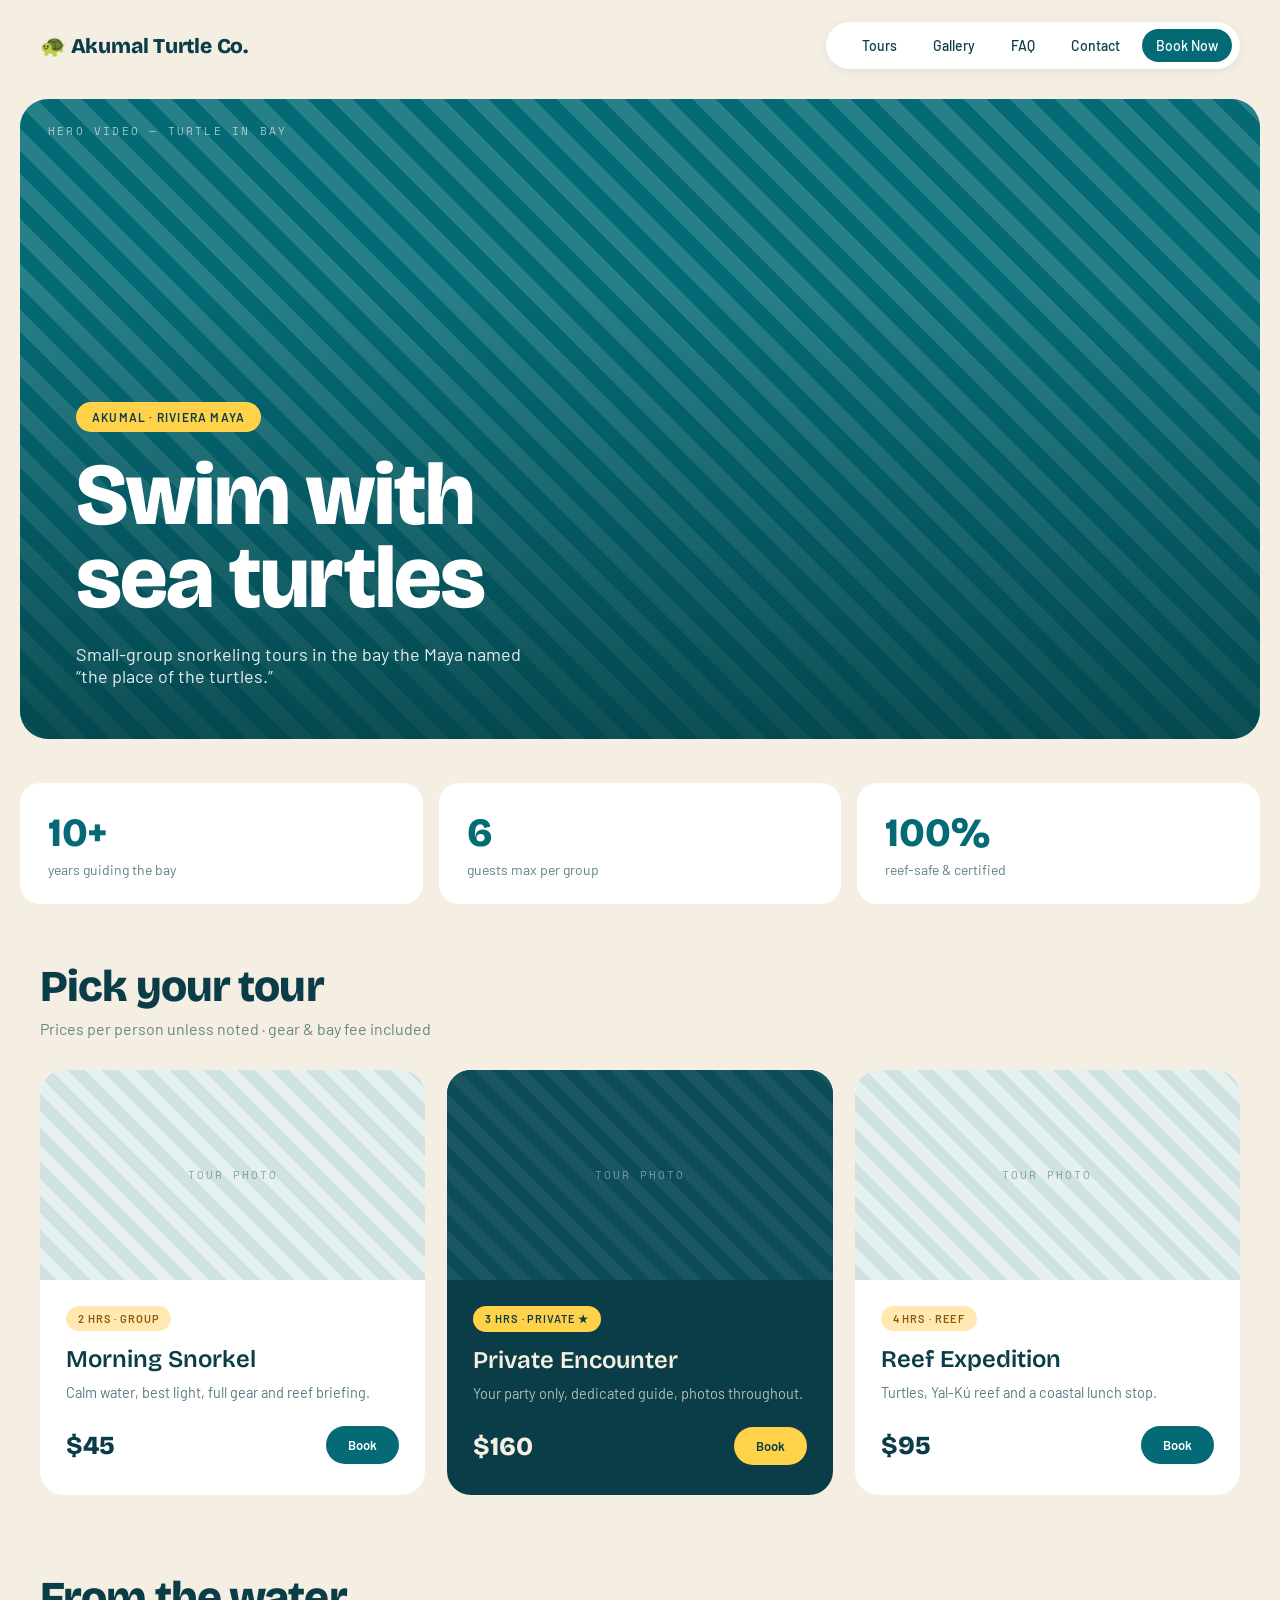
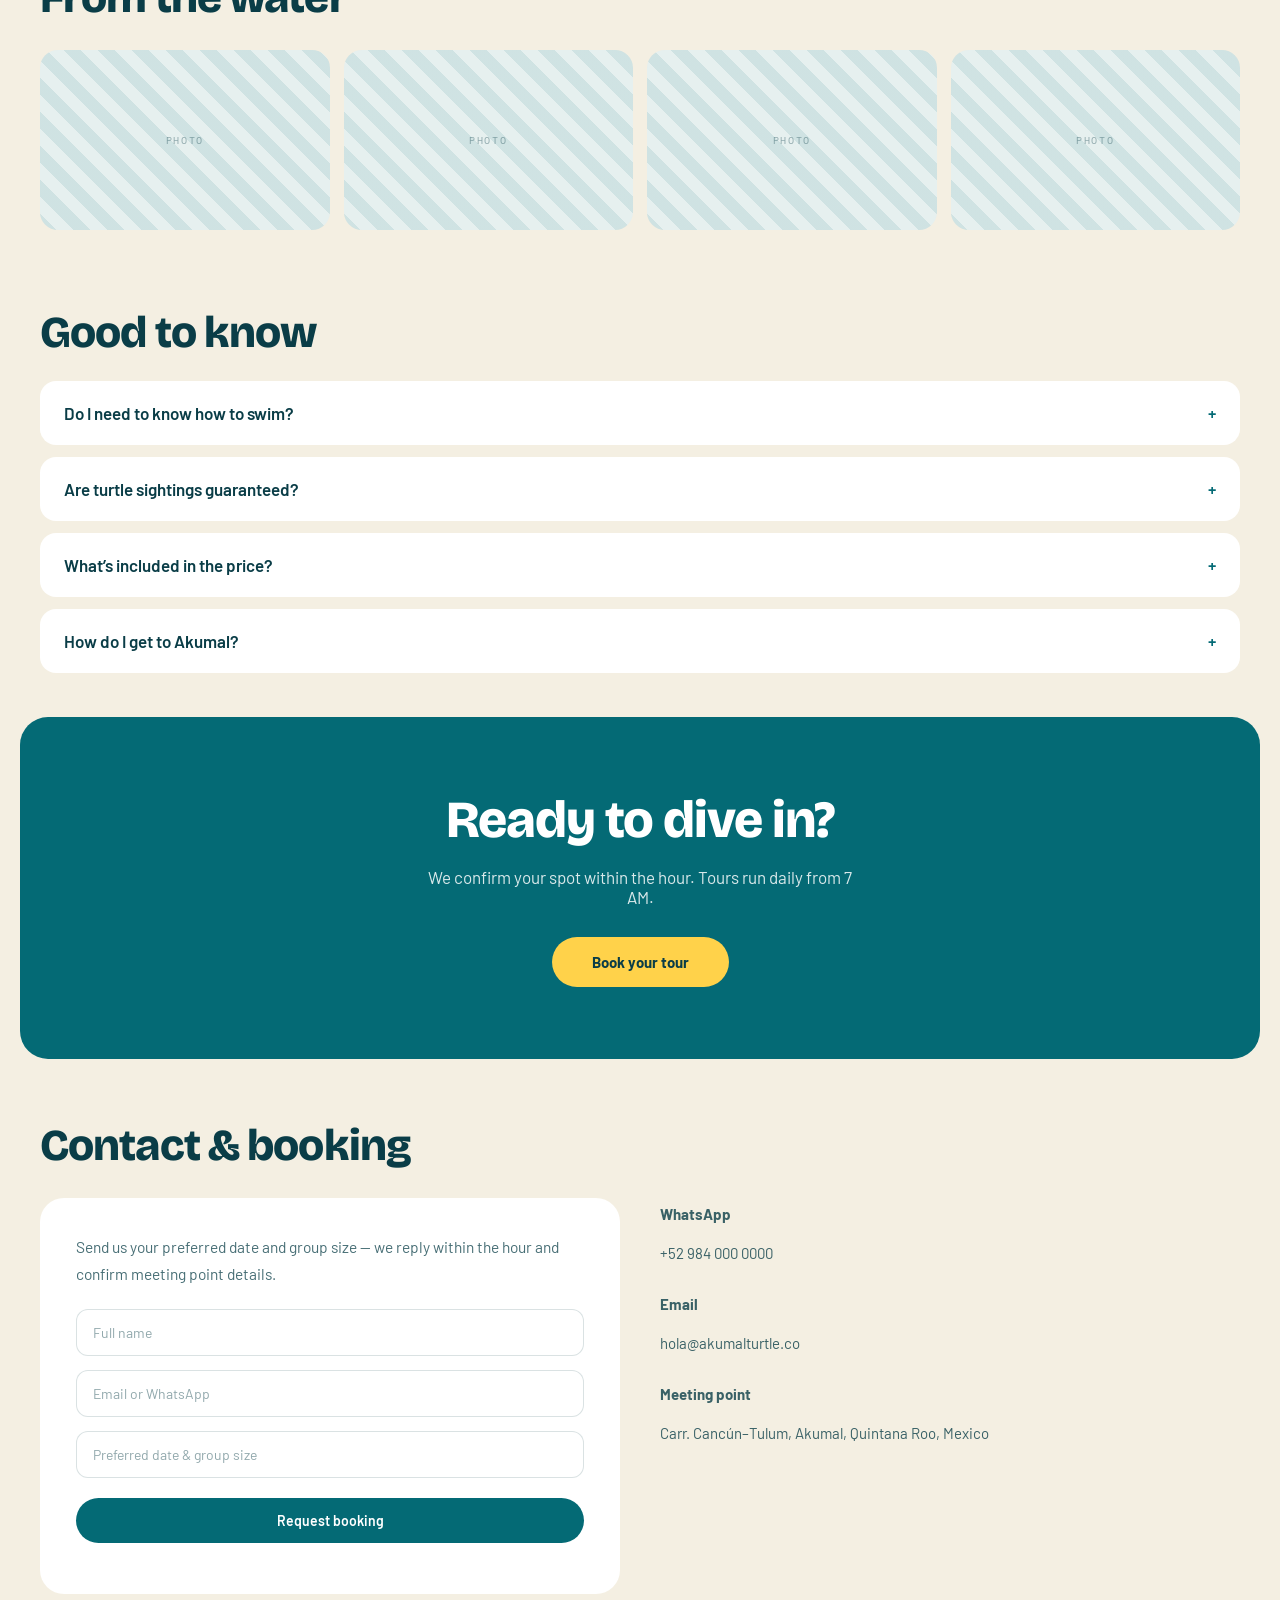
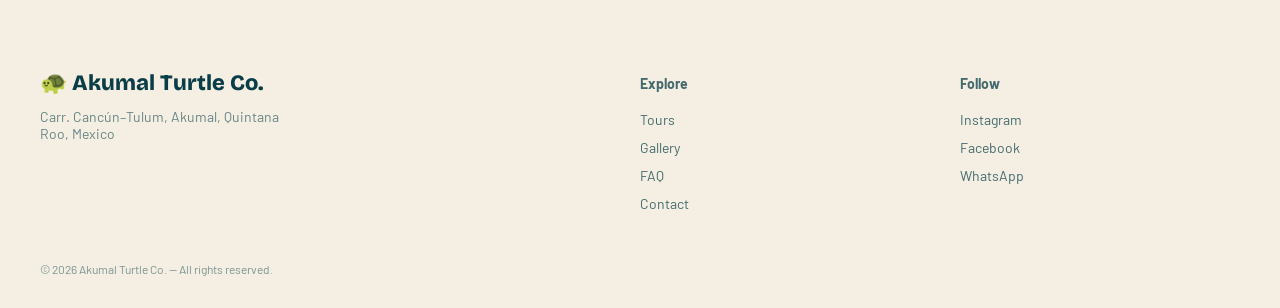
==== site/index.html @ caf55b9a "Implement Akumal Turtle Co. home page as a static site Builds the "Fresh Tropical" (1b) direction fr" ====
<!DOCTYPE html>
<html lang="en">
<head>
<meta charset="utf-8">
<meta name="viewport" content="width=device-width, initial-scale=1">

<title>Akumal Turtle Co. — Swim with sea turtles in Akumal, Mexico</title>
<meta name="description" content="Small-group snorkeling tours in Akumal Bay, Riviera Maya — the bay the Maya named &quot;the place of the turtles.&quot; Certified guides, max 6 guests, gear and bay fee included.">
<link rel="canonical" href="https://akumalturtle.co/">

<meta property="og:type" content="website">
<meta property="og:title" content="Akumal Turtle Co. — Swim with sea turtles">
<meta property="og:description" content="Small-group snorkeling tours in the bay the Maya named &quot;the place of the turtles.&quot;">
<meta property="og:locale" content="en_US">
<meta name="twitter:card" content="summary_large_image">
<meta name="theme-color" content="#046a75">

<link rel="icon" href="data:image/svg+xml,<svg xmlns='http://www.w3.org/2000/svg' viewBox='0 0 100 100'><text y='.9em' font-size='90'>🐢</text></svg>">

<link rel="preconnect" href="https://fonts.googleapis.com">
<link rel="preconnect" href="https://fonts.gstatic.com" crossorigin>
<link href="https://fonts.googleapis.com/css2?family=Barlow:wght@300;400;500;600&family=Bricolage+Grotesque:opsz,wght@12..96,400;12..96,600;12..96,800&family=Space+Mono:wght@400;700&display=swap" rel="stylesheet">
<link rel="stylesheet" href="./styles.css">
</head>
<body>

<a class="skip-link" href="#tours">Skip to content</a>

<!-- NAV -->
<header class="wrap nav">
  <a class="nav__brand" href="#top">🐢 Akumal Turtle Co.</a>

  <button class="nav__toggle" type="button" aria-expanded="false" aria-controls="nav-menu" aria-label="Menu">
    <span class="nav__bars" aria-hidden="true"></span>
  </button>

  <nav class="nav__menu" id="nav-menu" aria-label="Main">
    <a href="#tours">Tours</a>
    <a href="#gallery">Gallery</a>
    <a href="#faq">FAQ</a>
    <a href="#contact">Contact</a>
    <a class="btn btn--teal nav__cta" href="#contact">Book Now</a>
  </nav>
</header>

<main id="top">

  <!-- HERO -->
  <section class="wrap hero">
    <div class="hero__panel">
      <span class="ph-label hero__ph">hero video — turtle in bay</span>
      <div class="hero__scrim"></div>
      <div class="hero__content">
        <p class="pill pill--yellow">Akumal · Riviera Maya</p>
        <h1 class="hero__title">Swim with<br>sea turtles</h1>
        <p class="hero__lede">Small-group snorkeling tours in the bay the Maya named &ldquo;the place of the turtles.&rdquo;</p>
      </div>
    </div>
  </section>

  <!-- STATS -->
  <section class="wrap stats" aria-label="At a glance">
    <div class="stat"><p class="stat__num">10+</p><p class="stat__label">years guiding the bay</p></div>
    <div class="stat"><p class="stat__num">6</p><p class="stat__label">guests max per group</p></div>
    <div class="stat"><p class="stat__num">100%</p><p class="stat__label">reef-safe &amp; certified</p></div>
  </section>

  <!-- TOURS -->
  <section class="wrap section" id="tours">
    <h2 class="section__title">Pick your tour</h2>
    <p class="section__sub">Prices per person unless noted · gear &amp; bay fee included</p>

    <div class="tours">
      <article class="tour">
        <div class="tour__media"><span class="ph-label">tour photo</span></div>
        <div class="tour__body">
          <p class="pill pill--sand">2 hrs · group</p>
          <h3 class="tour__name">Morning Snorkel</h3>
          <p class="tour__desc">Calm water, best light, full gear and reef briefing.</p>
          <div class="tour__foot">
            <span class="tour__price">$45</span>
            <a class="btn btn--teal btn--sm" href="#contact" data-tour="Morning Snorkel">Book<span class="sr-only"> Morning Snorkel</span></a>
          </div>
        </div>
      </article>

      <article class="tour tour--featured">
        <div class="tour__media"><span class="ph-label">tour photo</span></div>
        <div class="tour__body">
          <p class="pill pill--yellow">3 hrs · private ★</p>
          <h3 class="tour__name">Private Encounter</h3>
          <p class="tour__desc">Your party only, dedicated guide, photos throughout.</p>
          <div class="tour__foot">
            <span class="tour__price">$160</span>
            <a class="btn btn--yellow btn--sm" href="#contact" data-tour="Private Encounter">Book<span class="sr-only"> Private Encounter</span></a>
          </div>
        </div>
      </article>

      <article class="tour">
        <div class="tour__media"><span class="ph-label">tour photo</span></div>
        <div class="tour__body">
          <p class="pill pill--sand">4 hrs · reef</p>
          <h3 class="tour__name">Reef Expedition</h3>
          <p class="tour__desc">Turtles, Yal-Kú reef and a coastal lunch stop.</p>
          <div class="tour__foot">
            <span class="tour__price">$95</span>
            <a class="btn btn--teal btn--sm" href="#contact" data-tour="Reef Expedition">Book<span class="sr-only"> Reef Expedition</span></a>
          </div>
        </div>
      </article>
    </div>
  </section>

  <!-- GALLERY -->
  <section class="wrap section" id="gallery">
    <h2 class="section__title">From the water</h2>
    <div class="gallery">
      <div class="gallery__tile"><span class="ph-label ph-label--sm">photo</span></div>
      <div class="gallery__tile"><span class="ph-label ph-label--sm">photo</span></div>
      <div class="gallery__tile"><span class="ph-label ph-label--sm">photo</span></div>
      <div class="gallery__tile"><span class="ph-label ph-label--sm">photo</span></div>
    </div>
  </section>

  <!-- FAQ -->
  <section class="wrap section" id="faq">
    <h2 class="section__title">Good to know</h2>
    <div class="faq">
      <details class="faq__item">
        <summary><span>Do I need to know how to swim?</span><span class="faq__sign" aria-hidden="true">+</span></summary>
        <p>Basic comfort helps, but every guest wears a life vest and stays with a guide. Non-swimmers welcome.</p>
      </details>
      <details class="faq__item">
        <summary><span>Are turtle sightings guaranteed?</span><span class="faq__sign" aria-hidden="true">+</span></summary>
        <p>Akumal Bay is a resident feeding ground, so sightings are very common year-round. We never chase or touch the turtles.</p>
      </details>
      <details class="faq__item">
        <summary><span>What&rsquo;s included in the price?</span><span class="faq__sign" aria-hidden="true">+</span></summary>
        <p>Mask, snorkel, fins, life vest, bay conservation fee and your certified guide. Bring reef-safe sunscreen.</p>
      </details>
      <details class="faq__item">
        <summary><span>How do I get to Akumal?</span><span class="faq__sign" aria-hidden="true">+</span></summary>
        <p>Akumal sits on the Cancún–Tulum highway, about 35 minutes south of Cancún airport. We&rsquo;ll send exact meeting-point details after booking.</p>
      </details>
    </div>
  </section>

  <!-- CTA -->
  <section class="wrap cta-wrap">
    <div class="cta">
      <h2 class="cta__title">Ready to dive in?</h2>
      <p class="cta__lede">We confirm your spot within the hour. Tours run daily from 7 AM.</p>
      <a class="btn btn--yellow btn--lg" href="#contact">Book your tour</a>
    </div>
  </section>

  <!-- CONTACT -->
  <section class="wrap section section--contact" id="contact">
    <h2 class="section__title">Contact &amp; booking</h2>
    <div class="contact">
      <div class="contact__card">
        <p class="contact__intro">Send us your preferred date and group size — we reply within the hour and confirm meeting point details.</p>
        <form class="contact__form" id="booking-form" novalidate>
          <label class="sr-only" for="f-name">Full name</label>
          <input id="f-name" name="name" placeholder="Full name" autocomplete="name" required>

          <label class="sr-only" for="f-contact">Email or WhatsApp</label>
          <input id="f-contact" name="contact" placeholder="Email or WhatsApp" autocomplete="email" required>

          <label class="sr-only" for="f-details">Preferred date &amp; group size</label>
          <input id="f-details" name="details" placeholder="Preferred date &amp; group size" required>

          <button class="contact__submit" type="submit">Request booking</button>
          <p class="contact__status" id="form-status" role="status" aria-live="polite"></p>
        </form>
      </div>

      <div class="contact__info">
        <p class="contact__label">WhatsApp</p><a href="https://wa.me/529840000000">+52 984 000 0000</a>
        <p class="contact__label">Email</p><a href="mailto:hola@akumalturtle.co">hola@akumalturtle.co</a>
        <p class="contact__label">Meeting point</p>Carr. Cancún–Tulum, Akumal, Quintana Roo, Mexico
      </div>
    </div>
  </section>

</main>

<!-- FOOTER -->
<footer>
  <div class="wrap footer">
    <div>
      <p class="footer__brand">🐢 Akumal Turtle Co.</p>
      <p class="footer__addr">Carr. Cancún–Tulum, Akumal, Quintana Roo, Mexico</p>
    </div>
    <nav class="footer__col" aria-label="Explore">
      <p class="footer__head">Explore</p>
      <a href="#tours">Tours</a><br><a href="#gallery">Gallery</a><br><a href="#faq">FAQ</a><br><a href="#contact">Contact</a>
    </nav>
    <div class="footer__col">
      <p class="footer__head">Follow</p>
      Instagram<br>Facebook<br>WhatsApp
    </div>
  </div>
  <p class="wrap footer__legal">© 2026 Akumal Turtle Co. — All rights reserved.</p>
</footer>

<script src="./script.js"></script>
</body>
</html>
---- site/styles.css ----
/* Akumal Turtle Co. — Fresh Tropical direction (1b) */

:root {
  --cream:      #f4efe2;
  --ink:        #0a3d47;
  --teal:       #046a75;
  --teal-deep:  #0d4d59;
  --yellow:     #ffd24a;
  --sand:       #ffe9b0;
  --sand-ink:   #8a5a10;
  --mint:       #e6f0ef;
  --white:      #fff;

  --display: 'Bricolage Grotesque', sans-serif;
  --body:    'Barlow', sans-serif;
  --mono:    'Space Mono', monospace;

  /* diagonal hatch used by every image placeholder */
  --hatch-light: repeating-linear-gradient(45deg, rgba(4,106,117,.1) 0 12px, rgba(4,106,117,0) 12px 24px);
  --hatch-dark:  repeating-linear-gradient(45deg, rgba(255,255,255,.06) 0 12px, rgba(255,255,255,0) 12px 24px);
}

html, body { margin: 0; padding: 0; }
html { scroll-behavior: smooth; }

[id] { scroll-margin-top: 24px; }

body {
  font-family: var(--body);
  background: var(--cream);
  color: var(--ink);
  -webkit-font-smoothing: antialiased;
}

a { color: inherit; }
a:hover { opacity: .75; }

.wrap { max-width: 1400px; margin: 0 auto; }

.sr-only {
  position: absolute; width: 1px; height: 1px;
  padding: 0; margin: -1px; overflow: hidden;
  clip: rect(0 0 0 0); white-space: nowrap; border: 0;
}

.skip-link {
  position: absolute; left: -9999px; top: 0; z-index: 10;
  background: var(--teal); color: #fff; padding: 12px 20px;
  border-radius: 0 0 12px 0; font-size: 14px; font-weight: 600; text-decoration: none;
}
.skip-link:focus { left: 0; }

:where(a, button, summary, input):focus-visible {
  outline: 2px solid var(--teal);
  outline-offset: 3px;
}

/* ---------- buttons ---------- */

.btn {
  display: inline-block;
  text-decoration: none;
  border-radius: 999px;
  font-weight: 600;
  white-space: nowrap;
}
.btn--teal   { background: var(--teal);   color: #fff; }
.btn--yellow { background: var(--yellow); color: var(--ink); }
.btn--sm     { font-size: 13px; padding: 11px 22px; }
.btn--lg     { font-size: 15px; font-weight: 700; padding: 16px 40px; }

/* ---------- pills ---------- */

.pill {
  display: inline-block;
  margin: 0 0 14px;
  border-radius: 999px;
  font-weight: 600;
  text-transform: uppercase;
}
.pill--yellow { background: var(--yellow); color: var(--ink); }
.pill--sand   { background: var(--sand);   color: var(--sand-ink); }

/* ---------- placeholder labels ---------- */

.ph-label {
  font-family: var(--mono);
  font-size: 11px;
  letter-spacing: .18em;
  text-transform: uppercase;
  color: rgba(10, 61, 71, .4);
}
.ph-label--sm { font-size: 10px; letter-spacing: .16em; }

/* ---------- nav ---------- */

.nav {
  position: relative;
  display: flex;
  align-items: center;
  justify-content: space-between;
  padding: 22px 40px;
}

.nav__brand {
  font-family: var(--display);
  font-weight: 800;
  font-size: 21px;
  letter-spacing: -.01em;
  text-decoration: none;
}

.nav__menu {
  display: flex;
  align-items: center;
  gap: 8px;
  background: var(--white);
  border-radius: 999px;
  padding: 7px 8px 7px 22px;
  box-shadow: 0 2px 10px rgba(10, 61, 71, .08);
}
.nav__menu a {
  text-decoration: none;
  font-size: 14px;
  font-weight: 500;
  padding: 8px 14px;
}
.nav__cta { font-size: 14px; padding: 11px 22px; }

.nav__toggle {
  display: none;
  width: 46px; height: 46px;
  border: 0; border-radius: 999px;
  background: var(--white);
  box-shadow: 0 2px 10px rgba(10, 61, 71, .08);
  cursor: pointer;
  padding: 0;
}
.nav__bars, .nav__bars::before, .nav__bars::after {
  display: block;
  width: 18px; height: 2px;
  margin: 0 auto;
  background: var(--ink);
  border-radius: 2px;
  transition: transform .18s ease, opacity .18s ease;
}
.nav__bars { position: relative; }
.nav__bars::before, .nav__bars::after { content: ''; position: absolute; left: 0; }
.nav__bars::before { top: -6px; }
.nav__bars::after  { top: 6px; }

[aria-expanded="true"] .nav__bars { background: transparent; }
[aria-expanded="true"] .nav__bars::before { transform: translateY(6px) rotate(45deg); }
[aria-expanded="true"] .nav__bars::after  { transform: translateY(-6px) rotate(-45deg); }

/* ---------- hero ---------- */

.hero { padding: 8px 20px 20px; }

.hero__panel {
  position: relative;
  height: 640px;
  border-radius: 28px;
  overflow: hidden;
  display: flex;
  align-items: flex-end;
  background: repeating-linear-gradient(45deg, rgba(255,255,255,.14) 0 16px, rgba(255,255,255,0) 16px 32px), var(--teal);
}

.hero__ph {
  position: absolute;
  top: 24px; left: 28px;
  font-size: 11px;
  letter-spacing: .2em;
  color: rgba(255, 255, 255, .6);
}

.hero__scrim {
  position: absolute;
  inset: 0;
  background: linear-gradient(180deg, rgba(4,106,117,0) 30%, rgba(4,58,64,.7) 100%);
}

.hero__content {
  position: relative;
  padding: 52px 56px;
  color: #fff;
}
.hero__content .pill {
  font-size: 12px;
  letter-spacing: .1em;
  padding: 8px 16px;
  margin-bottom: 22px;
}

.hero__title {
  font-family: var(--display);
  font-weight: 800;
  font-size: 88px;
  line-height: .95;
  letter-spacing: -.02em;
  margin: 0;
}

.hero__lede {
  font-size: 18px;
  max-width: 480px;
  margin: 22px 0 0;
  color: rgba(255, 255, 255, .9);
}

/* ---------- stats ---------- */

.stats {
  display: grid;
  grid-template-columns: repeat(3, 1fr);
  gap: 16px;
  padding: 24px 20px 12px;
}
.stat {
  background: var(--white);
  border-radius: 20px;
  padding: 26px 28px;
}
.stat__num {
  font-family: var(--display);
  font-weight: 800;
  font-size: 40px;
  color: var(--teal);
  margin: 0;
}
.stat__label {
  font-size: 14px;
  color: rgba(10, 61, 71, .65);
  margin: 4px 0 0;
}

/* ---------- sections ---------- */

.section { padding: 56px 40px 20px; }
#tours   { padding-top: 44px; }
#contact { padding-top: 40px; }

.section__title {
  font-family: var(--display);
  font-weight: 800;
  font-size: 44px;
  letter-spacing: -.02em;
  margin: 0 0 26px;
}
#tours .section__title { margin-bottom: 6px; }
#faq   .section__title { margin-bottom: 22px; }

.section__sub {
  font-size: 16px;
  color: rgba(10, 61, 71, .6);
  margin: 0 0 32px;
}

/* ---------- tours ---------- */

.tours {
  display: grid;
  grid-template-columns: repeat(3, 1fr);
  gap: 22px;
}

.tour {
  background: var(--white);
  border-radius: 24px;
  overflow: hidden;
}

.tour__media {
  height: 210px;
  display: flex;
  align-items: center;
  justify-content: center;
  background: var(--hatch-light), var(--mint);
}

.tour__body { padding: 26px 26px 30px; }

.tour .pill { font-size: 11px; letter-spacing: .08em; padding: 6px 12px; }

.tour__name {
  font-family: var(--display);
  font-weight: 600;
  font-size: 24px;
  margin: 0 0 8px;
}

.tour__desc {
  font-size: 14.5px;
  line-height: 1.6;
  color: rgba(10, 61, 71, .68);
  margin: 0 0 22px;
}

.tour__foot {
  display: flex;
  align-items: center;
  justify-content: space-between;
}

.tour__price {
  font-family: var(--display);
  font-weight: 800;
  font-size: 26px;
}

.tour--featured { background: var(--ink); color: var(--cream); }
.tour--featured .tour__media { background: var(--hatch-dark), var(--teal-deep); }
.tour--featured .ph-label { color: rgba(255, 255, 255, .4); }
.tour--featured .tour__desc { color: rgba(244, 239, 226, .72); }

/* ---------- gallery ---------- */

.gallery {
  display: grid;
  grid-template-columns: repeat(4, 1fr);
  gap: 14px;
}
.gallery__tile {
  height: 180px;
  border-radius: 18px;
  display: flex;
  align-items: center;
  justify-content: center;
  background: var(--hatch-light), var(--mint);
}

/* ---------- faq ---------- */

.faq { display: flex; flex-direction: column; gap: 12px; }

.faq__item {
  background: var(--white);
  border-radius: 16px;
  padding: 0 24px;
}
.faq__item summary {
  display: flex;
  justify-content: space-between;
  gap: 24px;
  padding: 22px 0;
  font-size: 17px;
  font-weight: 600;
  list-style: none;
  cursor: pointer;
}
.faq__item summary::-webkit-details-marker { display: none; }

.faq__sign {
  color: var(--teal);
  transition: transform .18s ease;
}
.faq__item[open] .faq__sign { transform: rotate(45deg); }

.faq__item p {
  font-size: 14.5px;
  line-height: 1.7;
  color: rgba(10, 61, 71, .7);
  margin: 0 0 22px;
  max-width: 720px;
}

/* ---------- cta ---------- */

.cta-wrap { padding: 24px 20px 20px; }

.cta {
  background: var(--teal);
  border-radius: 28px;
  color: #fff;
  text-align: center;
  padding: 72px 40px;
}
.cta__title {
  font-family: var(--display);
  font-weight: 800;
  font-size: 52px;
  letter-spacing: -.02em;
  margin: 0 0 16px;
}
.cta__lede {
  font-size: 17px;
  max-width: 440px;
  margin: 0 auto 30px;
  color: rgba(255, 255, 255, .85);
}

/* ---------- contact ---------- */

.contact {
  display: grid;
  grid-template-columns: 1fr 1fr;
  gap: 40px;
}

.contact__card {
  background: var(--white);
  border-radius: 24px;
  padding: 36px;
}
.contact__intro {
  font-size: 15.5px;
  line-height: 1.7;
  color: rgba(10, 61, 71, .75);
  margin: 0 0 22px;
}

.contact__form { display: flex; flex-direction: column; gap: 14px; }

.contact__form input {
  border: 1px solid rgba(10, 61, 71, .15);
  border-radius: 12px;
  padding: 14px 16px;
  font-size: 14px;
  font-family: inherit;
  color: inherit;
  background: #fff;
}
.contact__form input::placeholder { color: rgba(10, 61, 71, .45); }
.contact__form input:focus { outline: 2px solid var(--teal); outline-offset: 0; border-color: transparent; }
.contact__form input[aria-invalid="true"] { border-color: #c0522f; }

.contact__submit {
  margin-top: 6px;
  background: var(--teal);
  color: #fff;
  border: none;
  border-radius: 999px;
  padding: 14px;
  font-size: 14px;
  font-weight: 600;
  font-family: inherit;
  cursor: pointer;
}
.contact__submit:hover { opacity: .9; }

.contact__status {
  margin: 0;
  font-size: 13.5px;
  line-height: 1.5;
  color: rgba(10, 61, 71, .7);
  min-height: 1px;
}

.contact__info {
  font-size: 15px;
  line-height: 2.2;
  color: rgba(10, 61, 71, .8);
}
.contact__label { font-weight: 700; margin: 18px 0 6px; }
.contact__label:first-child { margin-top: 0; }
.contact__info a { text-decoration: none; }

/* ---------- footer ---------- */

.footer {
  padding: 56px 40px 44px;
  display: grid;
  grid-template-columns: 2fr 1fr 1fr;
  gap: 40px;
}
.footer__brand {
  font-family: var(--display);
  font-weight: 800;
  font-size: 22px;
  margin: 0 0 12px;
}
.footer__addr {
  font-size: 14px;
  color: rgba(10, 61, 71, .6);
  max-width: 260px;
  margin: 0;
}
.footer__col {
  font-size: 14px;
  line-height: 2;
  color: rgba(10, 61, 71, .75);
}
.footer__col a { text-decoration: none; }
.footer__head { font-weight: 700; margin: 0 0 8px; }

.footer__legal {
  padding: 0 40px 32px;
  font-size: 12px;
  color: rgba(10, 61, 71, .5);
  margin: 0;
}

/* ---------- responsive ---------- */

@media (max-width: 1080px) {
  .hero__panel { height: 560px; }
  .hero__title { font-size: 72px; }
  .section__title { font-size: 38px; }
  .cta__title { font-size: 44px; }
}

@media (max-width: 880px) {
  .nav { padding: 18px 24px; }
  .nav__toggle { display: block; }

  .nav__menu {
    position: absolute;
    top: calc(100% - 4px);
    right: 24px;
    left: 24px;
    z-index: 20;
    flex-direction: column;
    align-items: stretch;
    gap: 4px;
    padding: 14px;
    border-radius: 20px;
    box-shadow: 0 12px 32px rgba(10, 61, 71, .16);
    display: none;
  }
  .nav__menu.is-open { display: flex; }
  .nav__menu a { padding: 12px 14px; font-size: 16px; }
  .nav__cta { text-align: center; margin-top: 6px; font-size: 15px; }

  .hero { padding: 8px 16px 16px; }
  .hero__panel { height: 480px; border-radius: 22px; }
  .hero__content { padding: 32px 28px; }
  .hero__title { font-size: 56px; }
  .hero__lede { font-size: 16px; }

  .section, .footer { padding-left: 24px; padding-right: 24px; }
  .footer__legal { padding-left: 24px; padding-right: 24px; }
  .stats, .cta-wrap { padding-left: 16px; padding-right: 16px; }

  .tours { grid-template-columns: 1fr; gap: 18px; }
  .contact { grid-template-columns: 1fr; gap: 24px; }
  .cta { padding: 56px 28px; }
  .cta__title { font-size: 36px; }
  .footer { grid-template-columns: 1fr 1fr; gap: 32px; }
}

@media (max-width: 620px) {
  .hero__panel { height: 420px; }
  .hero__title { font-size: 44px; }
  .section__title { font-size: 32px; }

  .stats { grid-template-columns: 1fr; }
  .gallery { grid-template-columns: 1fr 1fr; }
  .contact__card { padding: 26px; }
  .cta__title { font-size: 30px; }
  .cta__lede { font-size: 16px; }
  .btn--lg { padding: 16px 32px; }
  .footer { grid-template-columns: 1fr; gap: 28px; }
}

@media (prefers-reduced-motion: reduce) {
  *, *::before, *::after {
    animation-duration: .001ms !important;
    transition-duration: .001ms !important;
    scroll-behavior: auto !important;
  }
}

@media print {
  .nav__toggle, .skip-link, .cta { display: none; }
}
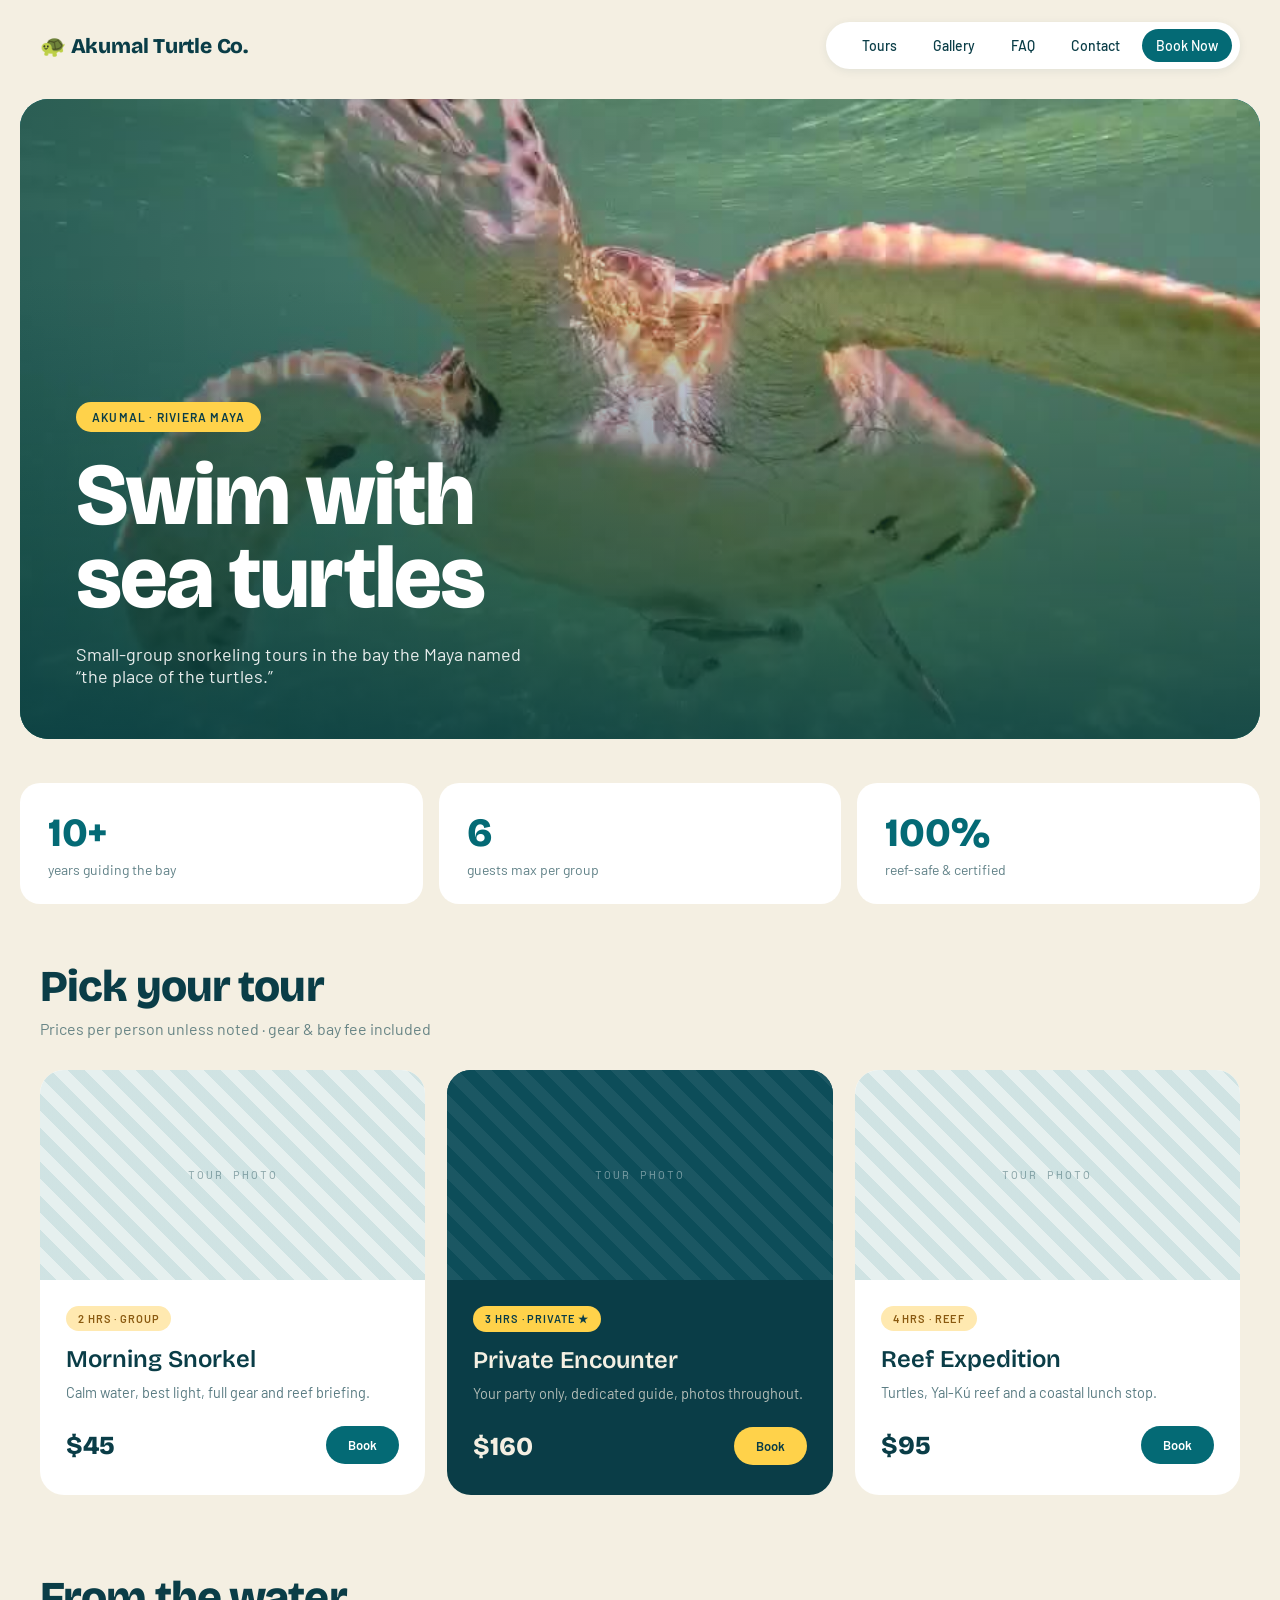
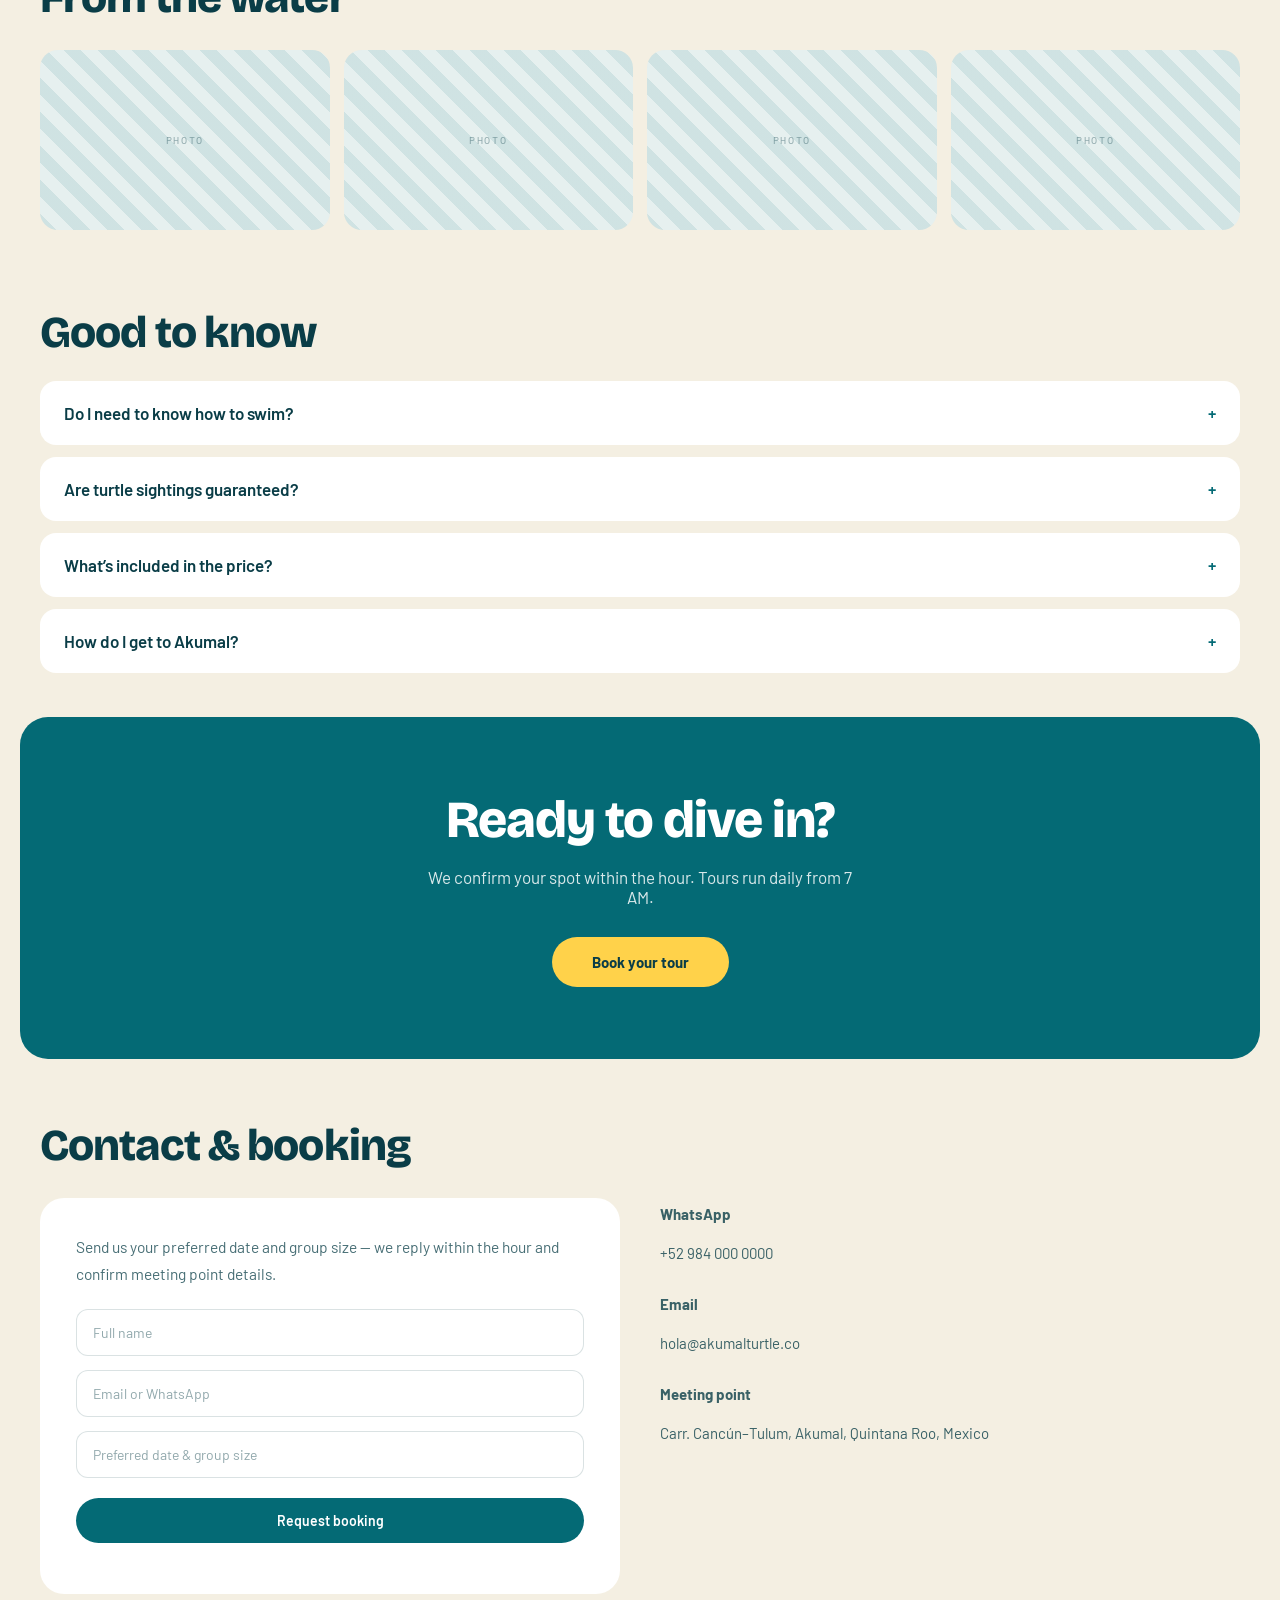
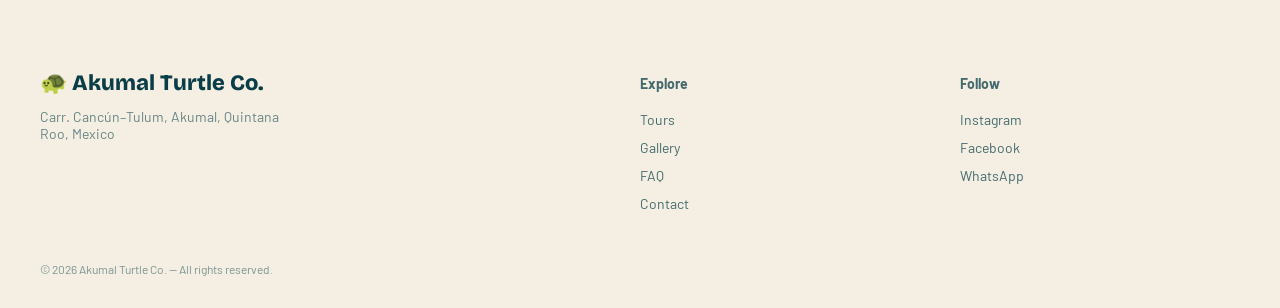
==== commit aa2545fd: "Add real hero video, replacing the placeholder panel Source is a 848x478 12.3s WhatsApp clip. Video " ====
--- a/site/index.html
+++ b/site/index.html
@@ -12,6 +12,7 @@
 <meta property="og:title" content="Akumal Turtle Co. — Swim with sea turtles">
 <meta property="og:description" content="Small-group snorkeling tours in the bay the Maya named &quot;the place of the turtles.&quot;">
 <meta property="og:locale" content="en_US">
+<meta property="og:image" content="./media/hero-poster.jpg">
 <meta name="twitter:card" content="summary_large_image">
 <meta name="theme-color" content="#046a75">
 
@@ -48,7 +49,10 @@
   <!-- HERO -->
   <section class="wrap hero">
     <div class="hero__panel">
-      <span class="ph-label hero__ph">hero video — turtle in bay</span>
+      <video class="hero__media" poster="./media/hero-poster.jpg"
+             autoplay muted loop playsinline preload="metadata" tabindex="-1" aria-hidden="true">
+        <source src="./media/hero.mp4" type="video/mp4">
+      </video>
       <div class="hero__scrim"></div>
       <div class="hero__content">
         <p class="pill pill--yellow">Akumal · Riviera Maya</p>
--- a/site/styles.css
+++ b/site/styles.css
@@ -164,21 +164,29 @@
   overflow: hidden;
   display: flex;
   align-items: flex-end;
-  background: repeating-linear-gradient(45deg, rgba(255,255,255,.14) 0 16px, rgba(255,255,255,0) 16px 32px), var(--teal);
-}
-
-.hero__ph {
+  /* stays visible while the video loads, and if it fails to play */
+  background: var(--teal);
+}
+
+.hero__media {
   position: absolute;
-  top: 24px; left: 28px;
-  font-size: 11px;
-  letter-spacing: .2em;
-  color: rgba(255, 255, 255, .6);
-}
-
+  inset: 0;
+  width: 100%;
+  height: 100%;
+  object-fit: cover;
+  border-radius: inherit; /* iOS Safari doesn't always clip to the parent radius */
+  pointer-events: none;
+}
+
+/* Two layers, because the footage swings from a dark turtle to bright sunlit
+   water: the vertical gradient carries the design's original bottom scrim, the
+   horizontal one protects the left column where all the copy sits. */
 .hero__scrim {
   position: absolute;
   inset: 0;
-  background: linear-gradient(180deg, rgba(4,106,117,0) 30%, rgba(4,58,64,.7) 100%);
+  background:
+    linear-gradient(180deg, rgba(4,106,117,0) 28%, rgba(4,58,64,.82) 100%),
+    linear-gradient(90deg, rgba(4,58,64,.5) 0%, rgba(4,58,64,.18) 42%, rgba(4,58,64,0) 68%);
 }
 
 .hero__content {
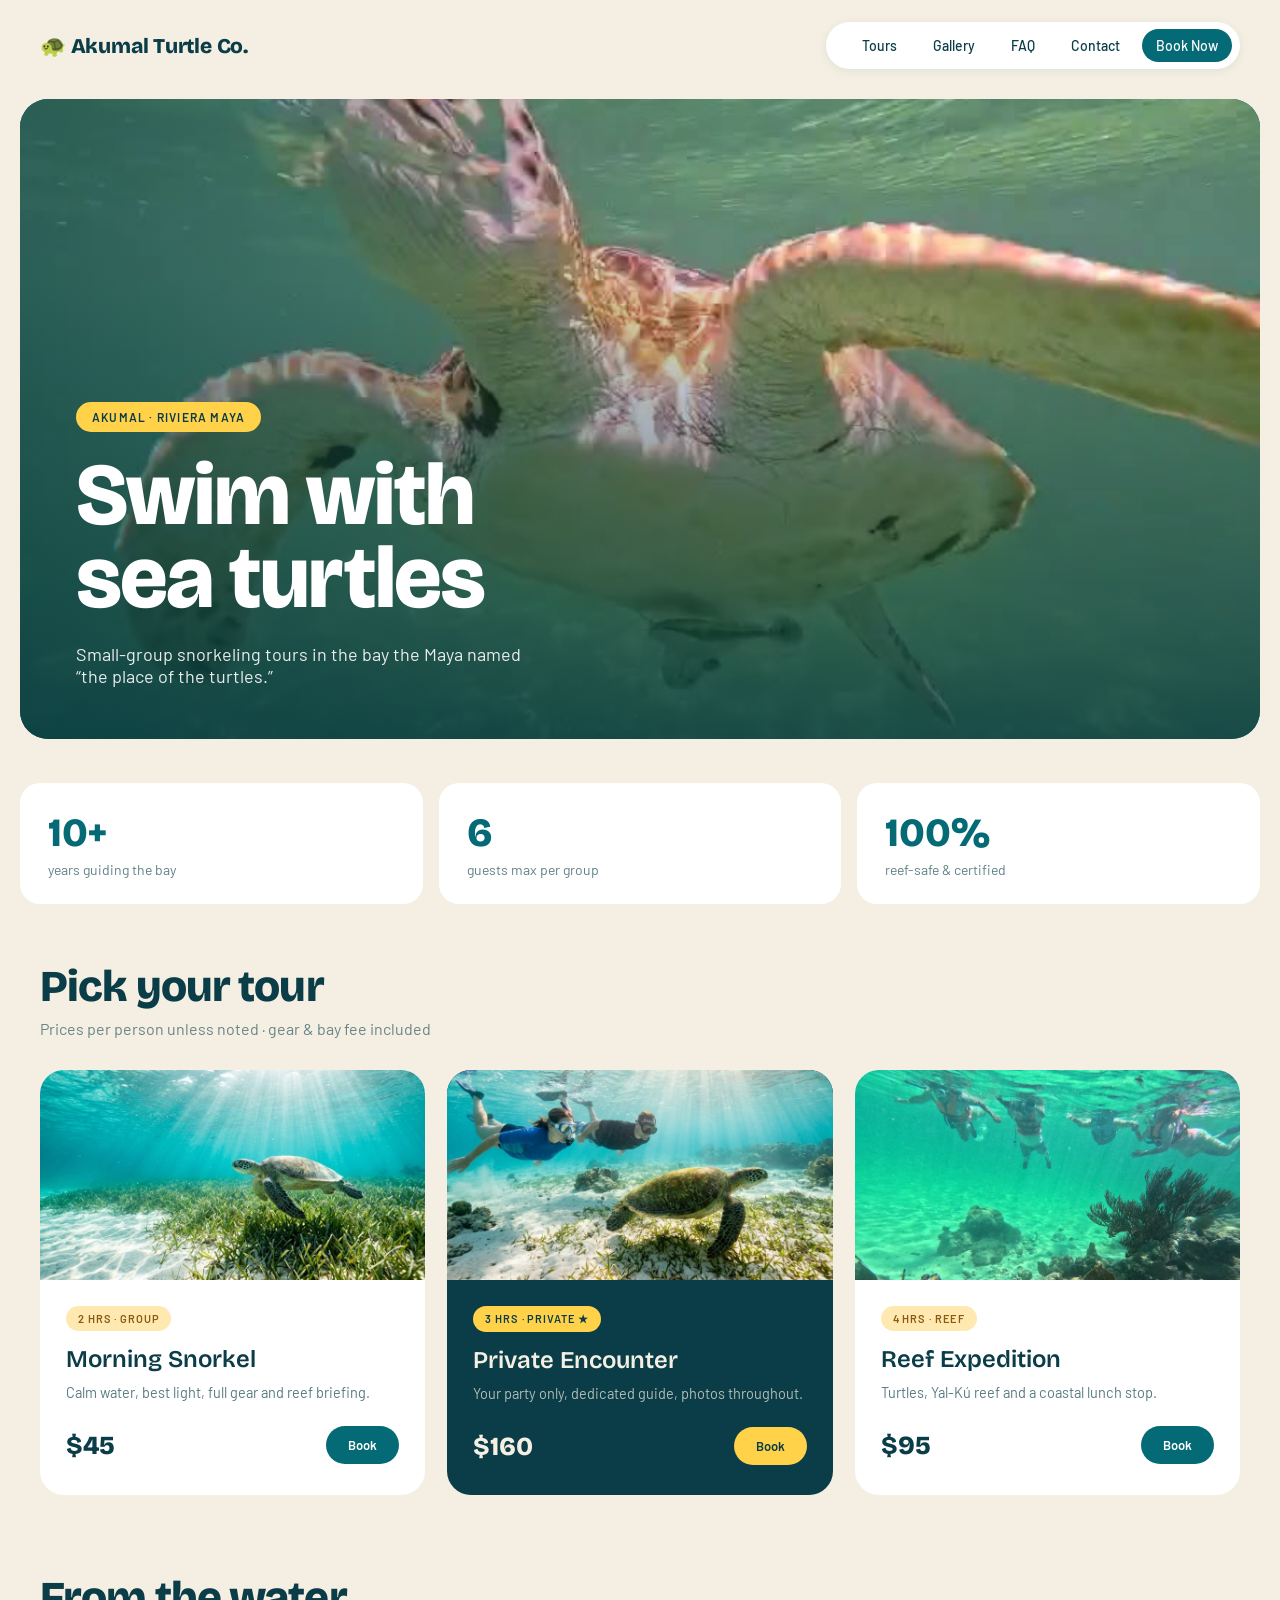
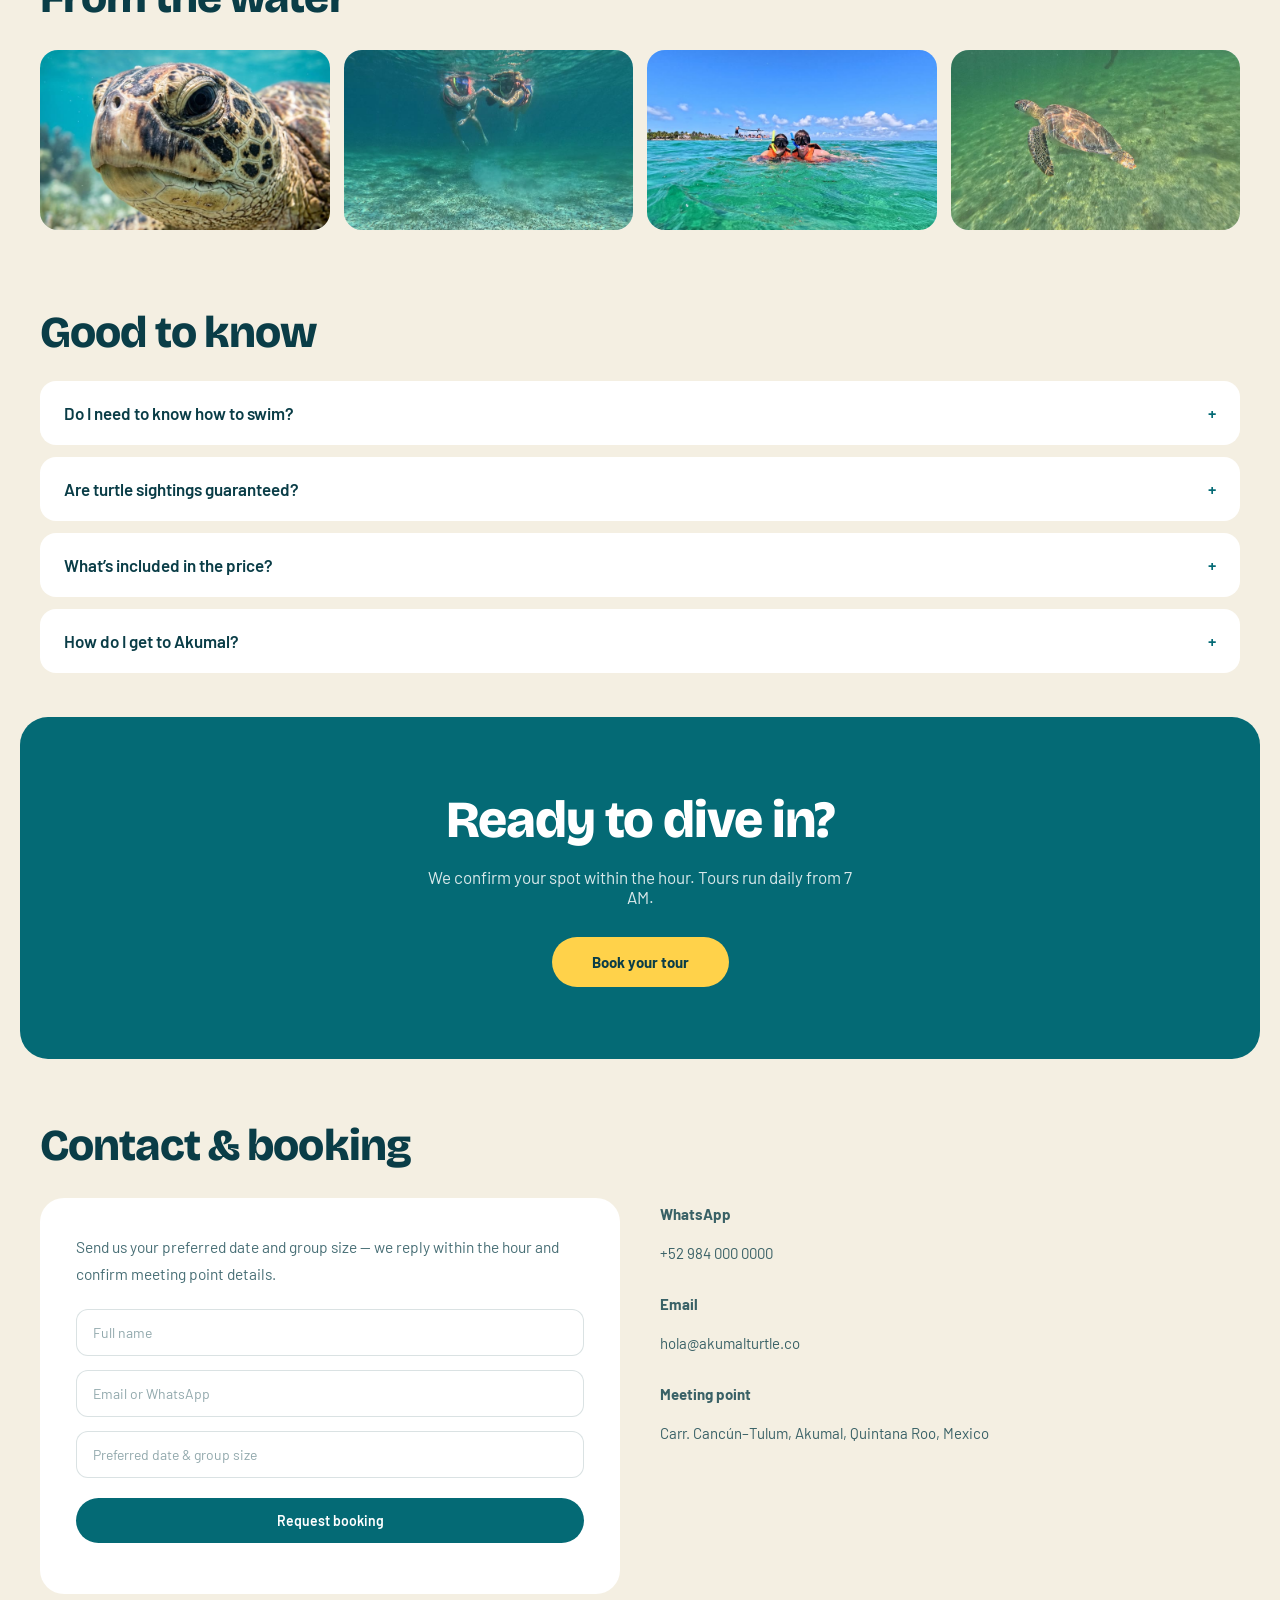
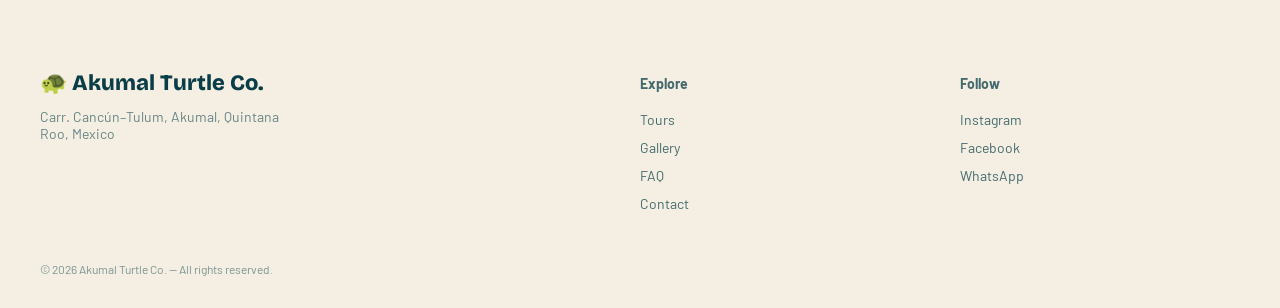
==== commit 7ebf6b89: "Add tour and gallery photography Replaces the last seven image placeholders. Each source was cropped" ====
--- a/site/index.html
+++ b/site/index.html
@@ -21,7 +21,7 @@
 <link rel="preconnect" href="https://fonts.googleapis.com">
 <link rel="preconnect" href="https://fonts.gstatic.com" crossorigin>
 <link href="https://fonts.googleapis.com/css2?family=Barlow:wght@300;400;500;600&family=Bricolage+Grotesque:opsz,wght@12..96,400;12..96,600;12..96,800&family=Space+Mono:wght@400;700&display=swap" rel="stylesheet">
-<link rel="stylesheet" href="./styles.css">
+<link rel="stylesheet" href="./main.css">
 </head>
 <body>
 
@@ -76,7 +76,7 @@
 
     <div class="tours">
       <article class="tour">
-        <div class="tour__media"><span class="ph-label">tour photo</span></div>
+        <div class="tour__media"><img src="./media/tour-morning.jpg" alt="A green sea turtle gliding over a sunlit seagrass meadow in shallow water" width="900" height="450" loading="lazy" decoding="async"></div>
         <div class="tour__body">
           <p class="pill pill--sand">2 hrs · group</p>
           <h3 class="tour__name">Morning Snorkel</h3>
@@ -89,7 +89,7 @@
       </article>
 
       <article class="tour tour--featured">
-        <div class="tour__media"><span class="ph-label">tour photo</span></div>
+        <div class="tour__media"><img src="./media/tour-private.jpg" alt="Two snorkelers swimming alongside a green sea turtle over the sandy bottom" width="900" height="450" loading="lazy" decoding="async"></div>
         <div class="tour__body">
           <p class="pill pill--yellow">3 hrs · private ★</p>
           <h3 class="tour__name">Private Encounter</h3>
@@ -102,7 +102,7 @@
       </article>
 
       <article class="tour">
-        <div class="tour__media"><span class="ph-label">tour photo</span></div>
+        <div class="tour__media"><img src="./media/tour-reef.jpg" alt="A group of snorkelers floating above a shallow Caribbean reef" width="900" height="450" loading="lazy" decoding="async"></div>
         <div class="tour__body">
           <p class="pill pill--sand">4 hrs · reef</p>
           <h3 class="tour__name">Reef Expedition</h3>
@@ -120,10 +120,10 @@
   <section class="wrap section" id="gallery">
     <h2 class="section__title">From the water</h2>
     <div class="gallery">
-      <div class="gallery__tile"><span class="ph-label ph-label--sm">photo</span></div>
-      <div class="gallery__tile"><span class="ph-label ph-label--sm">photo</span></div>
-      <div class="gallery__tile"><span class="ph-label ph-label--sm">photo</span></div>
-      <div class="gallery__tile"><span class="ph-label ph-label--sm">photo</span></div>
+      <div class="gallery__tile"><img src="./media/gallery-1.jpg" alt="Close-up of a green sea turtle's face underwater" width="800" height="450" loading="lazy" decoding="async"></div>
+      <div class="gallery__tile"><img src="./media/gallery-2.jpg" alt="Two snorkelers holding hands at the surface, seen from below" width="800" height="450" loading="lazy" decoding="async"></div>
+      <div class="gallery__tile"><img src="./media/gallery-3.jpg" alt="Two snorkelers at the surface of Akumal Bay, with the palm-lined shore and a tour boat behind them" width="800" height="450" loading="lazy" decoding="async"></div>
+      <div class="gallery__tile"><img src="./media/gallery-4.jpg" alt="A green sea turtle swimming over the sandy seabed" width="800" height="450" loading="lazy" decoding="async"></div>
     </div>
   </section>
 
@@ -209,6 +209,6 @@
   <p class="wrap footer__legal">© 2026 Akumal Turtle Co. — All rights reserved.</p>
 </footer>
 
-<script src="./script.js"></script>
+<script src="./main.js"></script>
 </body>
 </html>
--- a/site/main.css
+++ b/site/main.css
@@ -0,0 +1,585 @@
+/* Akumal Turtle Co. — Fresh Tropical direction (1b) */
+
+:root {
+  --cream:      #f4efe2;
+  --ink:        #0a3d47;
+  --teal:       #046a75;
+  --teal-deep:  #0d4d59;
+  --yellow:     #ffd24a;
+  --sand:       #ffe9b0;
+  --sand-ink:   #8a5a10;
+  --mint:       #e6f0ef;
+  --white:      #fff;
+
+  --display: 'Bricolage Grotesque', sans-serif;
+  --body:    'Barlow', sans-serif;
+  --mono:    'Space Mono', monospace;
+
+  /* diagonal hatch used by every image placeholder */
+  --hatch-light: repeating-linear-gradient(45deg, rgba(4,106,117,.1) 0 12px, rgba(4,106,117,0) 12px 24px);
+  --hatch-dark:  repeating-linear-gradient(45deg, rgba(255,255,255,.06) 0 12px, rgba(255,255,255,0) 12px 24px);
+}
+
+html, body { margin: 0; padding: 0; }
+html { scroll-behavior: smooth; }
+
+[id] { scroll-margin-top: 24px; }
+
+body {
+  font-family: var(--body);
+  background: var(--cream);
+  color: var(--ink);
+  -webkit-font-smoothing: antialiased;
+}
+
+a { color: inherit; }
+a:hover { opacity: .75; }
+
+.wrap { max-width: 1400px; margin: 0 auto; }
+
+.sr-only {
+  position: absolute; width: 1px; height: 1px;
+  padding: 0; margin: -1px; overflow: hidden;
+  clip: rect(0 0 0 0); white-space: nowrap; border: 0;
+}
+
+.skip-link {
+  position: absolute; left: -9999px; top: 0; z-index: 10;
+  background: var(--teal); color: #fff; padding: 12px 20px;
+  border-radius: 0 0 12px 0; font-size: 14px; font-weight: 600; text-decoration: none;
+}
+.skip-link:focus { left: 0; }
+
+:where(a, button, summary, input):focus-visible {
+  outline: 2px solid var(--teal);
+  outline-offset: 3px;
+}
+
+/* ---------- buttons ---------- */
+
+.btn {
+  display: inline-block;
+  text-decoration: none;
+  border-radius: 999px;
+  font-weight: 600;
+  white-space: nowrap;
+}
+.btn--teal   { background: var(--teal);   color: #fff; }
+.btn--yellow { background: var(--yellow); color: var(--ink); }
+.btn--sm     { font-size: 13px; padding: 11px 22px; }
+.btn--lg     { font-size: 15px; font-weight: 700; padding: 16px 40px; }
+
+/* ---------- pills ---------- */
+
+.pill {
+  display: inline-block;
+  margin: 0 0 14px;
+  border-radius: 999px;
+  font-weight: 600;
+  text-transform: uppercase;
+}
+.pill--yellow { background: var(--yellow); color: var(--ink); }
+.pill--sand   { background: var(--sand);   color: var(--sand-ink); }
+
+/* Photos fill their tile; the tile's own height rule decides the crop, and the
+   hatched background stays visible underneath until the image decodes. */
+.tour__media img,
+.gallery__tile img {
+  display: block;
+  width: 100%;
+  height: 100%;
+  object-fit: cover;
+  border-radius: inherit;
+}
+
+/* ---------- placeholder labels ---------- */
+
+.ph-label {
+  font-family: var(--mono);
+  font-size: 11px;
+  letter-spacing: .18em;
+  text-transform: uppercase;
+  color: rgba(10, 61, 71, .4);
+}
+.ph-label--sm { font-size: 10px; letter-spacing: .16em; }
+
+/* ---------- nav ---------- */
+
+.nav {
+  position: relative;
+  display: flex;
+  align-items: center;
+  justify-content: space-between;
+  padding: 22px 40px;
+}
+
+.nav__brand {
+  font-family: var(--display);
+  font-weight: 800;
+  font-size: 21px;
+  letter-spacing: -.01em;
+  text-decoration: none;
+}
+
+.nav__menu {
+  display: flex;
+  align-items: center;
+  gap: 8px;
+  background: var(--white);
+  border-radius: 999px;
+  padding: 7px 8px 7px 22px;
+  box-shadow: 0 2px 10px rgba(10, 61, 71, .08);
+}
+.nav__menu a {
+  text-decoration: none;
+  font-size: 14px;
+  font-weight: 500;
+  padding: 8px 14px;
+}
+.nav__cta { font-size: 14px; padding: 11px 22px; }
+
+.nav__toggle {
+  display: none;
+  width: 46px; height: 46px;
+  border: 0; border-radius: 999px;
+  background: var(--white);
+  box-shadow: 0 2px 10px rgba(10, 61, 71, .08);
+  cursor: pointer;
+  padding: 0;
+}
+.nav__bars, .nav__bars::before, .nav__bars::after {
+  display: block;
+  width: 18px; height: 2px;
+  margin: 0 auto;
+  background: var(--ink);
+  border-radius: 2px;
+  transition: transform .18s ease, opacity .18s ease;
+}
+.nav__bars { position: relative; }
+.nav__bars::before, .nav__bars::after { content: ''; position: absolute; left: 0; }
+.nav__bars::before { top: -6px; }
+.nav__bars::after  { top: 6px; }
+
+[aria-expanded="true"] .nav__bars { background: transparent; }
+[aria-expanded="true"] .nav__bars::before { transform: translateY(6px) rotate(45deg); }
+[aria-expanded="true"] .nav__bars::after  { transform: translateY(-6px) rotate(-45deg); }
+
+/* ---------- hero ---------- */
+
+.hero { padding: 8px 20px 20px; }
+
+.hero__panel {
+  position: relative;
+  height: 640px;
+  border-radius: 28px;
+  overflow: hidden;
+  display: flex;
+  align-items: flex-end;
+  /* stays visible while the video loads, and if it fails to play */
+  background: var(--teal);
+}
+
+.hero__media {
+  position: absolute;
+  inset: 0;
+  width: 100%;
+  height: 100%;
+  object-fit: cover;
+  border-radius: inherit; /* iOS Safari doesn't always clip to the parent radius */
+  pointer-events: none;
+}
+
+/* Two layers, because the footage swings from a dark turtle to bright sunlit
+   water: the vertical gradient carries the design's original bottom scrim, the
+   horizontal one protects the left column where all the copy sits. */
+.hero__scrim {
+  position: absolute;
+  inset: 0;
+  background:
+    linear-gradient(180deg, rgba(4,106,117,0) 28%, rgba(4,58,64,.82) 100%),
+    linear-gradient(90deg, rgba(4,58,64,.5) 0%, rgba(4,58,64,.18) 42%, rgba(4,58,64,0) 68%);
+}
+
+.hero__content {
+  position: relative;
+  padding: 52px 56px;
+  color: #fff;
+}
+.hero__content .pill {
+  font-size: 12px;
+  letter-spacing: .1em;
+  padding: 8px 16px;
+  margin-bottom: 22px;
+}
+
+.hero__title {
+  font-family: var(--display);
+  font-weight: 800;
+  font-size: 88px;
+  line-height: .95;
+  letter-spacing: -.02em;
+  margin: 0;
+}
+
+.hero__lede {
+  font-size: 18px;
+  max-width: 480px;
+  margin: 22px 0 0;
+  color: rgba(255, 255, 255, .9);
+}
+
+/* ---------- stats ---------- */
+
+.stats {
+  display: grid;
+  grid-template-columns: repeat(3, 1fr);
+  gap: 16px;
+  padding: 24px 20px 12px;
+}
+.stat {
+  background: var(--white);
+  border-radius: 20px;
+  padding: 26px 28px;
+}
+.stat__num {
+  font-family: var(--display);
+  font-weight: 800;
+  font-size: 40px;
+  color: var(--teal);
+  margin: 0;
+}
+.stat__label {
+  font-size: 14px;
+  color: rgba(10, 61, 71, .65);
+  margin: 4px 0 0;
+}
+
+/* ---------- sections ---------- */
+
+.section { padding: 56px 40px 20px; }
+#tours   { padding-top: 44px; }
+#contact { padding-top: 40px; }
+
+.section__title {
+  font-family: var(--display);
+  font-weight: 800;
+  font-size: 44px;
+  letter-spacing: -.02em;
+  margin: 0 0 26px;
+}
+#tours .section__title { margin-bottom: 6px; }
+#faq   .section__title { margin-bottom: 22px; }
+
+.section__sub {
+  font-size: 16px;
+  color: rgba(10, 61, 71, .6);
+  margin: 0 0 32px;
+}
+
+/* ---------- tours ---------- */
+
+.tours {
+  display: grid;
+  grid-template-columns: repeat(3, 1fr);
+  gap: 22px;
+}
+
+.tour {
+  background: var(--white);
+  border-radius: 24px;
+  overflow: hidden;
+}
+
+.tour__media {
+  height: 210px;
+  display: flex;
+  align-items: center;
+  justify-content: center;
+  background: var(--hatch-light), var(--mint);
+}
+
+.tour__body { padding: 26px 26px 30px; }
+
+.tour .pill { font-size: 11px; letter-spacing: .08em; padding: 6px 12px; }
+
+.tour__name {
+  font-family: var(--display);
+  font-weight: 600;
+  font-size: 24px;
+  margin: 0 0 8px;
+}
+
+.tour__desc {
+  font-size: 14.5px;
+  line-height: 1.6;
+  color: rgba(10, 61, 71, .68);
+  margin: 0 0 22px;
+}
+
+.tour__foot {
+  display: flex;
+  align-items: center;
+  justify-content: space-between;
+}
+
+.tour__price {
+  font-family: var(--display);
+  font-weight: 800;
+  font-size: 26px;
+}
+
+.tour--featured { background: var(--ink); color: var(--cream); }
+.tour--featured .tour__media { background: var(--hatch-dark), var(--teal-deep); }
+.tour--featured .ph-label { color: rgba(255, 255, 255, .4); }
+.tour--featured .tour__desc { color: rgba(244, 239, 226, .72); }
+
+/* ---------- gallery ---------- */
+
+.gallery {
+  display: grid;
+  grid-template-columns: repeat(4, 1fr);
+  gap: 14px;
+}
+.gallery__tile {
+  height: 180px;
+  border-radius: 18px;
+  display: flex;
+  align-items: center;
+  justify-content: center;
+  background: var(--hatch-light), var(--mint);
+}
+
+/* ---------- faq ---------- */
+
+.faq { display: flex; flex-direction: column; gap: 12px; }
+
+.faq__item {
+  background: var(--white);
+  border-radius: 16px;
+  padding: 0 24px;
+}
+.faq__item summary {
+  display: flex;
+  justify-content: space-between;
+  gap: 24px;
+  padding: 22px 0;
+  font-size: 17px;
+  font-weight: 600;
+  list-style: none;
+  cursor: pointer;
+}
+.faq__item summary::-webkit-details-marker { display: none; }
+
+.faq__sign {
+  color: var(--teal);
+  transition: transform .18s ease;
+}
+.faq__item[open] .faq__sign { transform: rotate(45deg); }
+
+.faq__item p {
+  font-size: 14.5px;
+  line-height: 1.7;
+  color: rgba(10, 61, 71, .7);
+  margin: 0 0 22px;
+  max-width: 720px;
+}
+
+/* ---------- cta ---------- */
+
+.cta-wrap { padding: 24px 20px 20px; }
+
+.cta {
+  background: var(--teal);
+  border-radius: 28px;
+  color: #fff;
+  text-align: center;
+  padding: 72px 40px;
+}
+.cta__title {
+  font-family: var(--display);
+  font-weight: 800;
+  font-size: 52px;
+  letter-spacing: -.02em;
+  margin: 0 0 16px;
+}
+.cta__lede {
+  font-size: 17px;
+  max-width: 440px;
+  margin: 0 auto 30px;
+  color: rgba(255, 255, 255, .85);
+}
+
+/* ---------- contact ---------- */
+
+.contact {
+  display: grid;
+  grid-template-columns: 1fr 1fr;
+  gap: 40px;
+}
+
+.contact__card {
+  background: var(--white);
+  border-radius: 24px;
+  padding: 36px;
+}
+.contact__intro {
+  font-size: 15.5px;
+  line-height: 1.7;
+  color: rgba(10, 61, 71, .75);
+  margin: 0 0 22px;
+}
+
+.contact__form { display: flex; flex-direction: column; gap: 14px; }
+
+.contact__form input {
+  border: 1px solid rgba(10, 61, 71, .15);
+  border-radius: 12px;
+  padding: 14px 16px;
+  font-size: 14px;
+  font-family: inherit;
+  color: inherit;
+  background: #fff;
+}
+.contact__form input::placeholder { color: rgba(10, 61, 71, .45); }
+.contact__form input:focus { outline: 2px solid var(--teal); outline-offset: 0; border-color: transparent; }
+.contact__form input[aria-invalid="true"] { border-color: #c0522f; }
+
+.contact__submit {
+  margin-top: 6px;
+  background: var(--teal);
+  color: #fff;
+  border: none;
+  border-radius: 999px;
+  padding: 14px;
+  font-size: 14px;
+  font-weight: 600;
+  font-family: inherit;
+  cursor: pointer;
+}
+.contact__submit:hover { opacity: .9; }
+
+.contact__status {
+  margin: 0;
+  font-size: 13.5px;
+  line-height: 1.5;
+  color: rgba(10, 61, 71, .7);
+  min-height: 1px;
+}
+
+.contact__info {
+  font-size: 15px;
+  line-height: 2.2;
+  color: rgba(10, 61, 71, .8);
+}
+.contact__label { font-weight: 700; margin: 18px 0 6px; }
+.contact__label:first-child { margin-top: 0; }
+.contact__info a { text-decoration: none; }
+
+/* ---------- footer ---------- */
+
+.footer {
+  padding: 56px 40px 44px;
+  display: grid;
+  grid-template-columns: 2fr 1fr 1fr;
+  gap: 40px;
+}
+.footer__brand {
+  font-family: var(--display);
+  font-weight: 800;
+  font-size: 22px;
+  margin: 0 0 12px;
+}
+.footer__addr {
+  font-size: 14px;
+  color: rgba(10, 61, 71, .6);
+  max-width: 260px;
+  margin: 0;
+}
+.footer__col {
+  font-size: 14px;
+  line-height: 2;
+  color: rgba(10, 61, 71, .75);
+}
+.footer__col a { text-decoration: none; }
+.footer__head { font-weight: 700; margin: 0 0 8px; }
+
+.footer__legal {
+  padding: 0 40px 32px;
+  font-size: 12px;
+  color: rgba(10, 61, 71, .5);
+  margin: 0;
+}
+
+/* ---------- responsive ---------- */
+
+@media (max-width: 1080px) {
+  .hero__panel { height: 560px; }
+  .hero__title { font-size: 72px; }
+  .section__title { font-size: 38px; }
+  .cta__title { font-size: 44px; }
+}
+
+@media (max-width: 880px) {
+  .nav { padding: 18px 24px; }
+  .nav__toggle { display: block; }
+
+  .nav__menu {
+    position: absolute;
+    top: calc(100% - 4px);
+    right: 24px;
+    left: 24px;
+    z-index: 20;
+    flex-direction: column;
+    align-items: stretch;
+    gap: 4px;
+    padding: 14px;
+    border-radius: 20px;
+    box-shadow: 0 12px 32px rgba(10, 61, 71, .16);
+    display: none;
+  }
+  .nav__menu.is-open { display: flex; }
+  .nav__menu a { padding: 12px 14px; font-size: 16px; }
+  .nav__cta { text-align: center; margin-top: 6px; font-size: 15px; }
+
+  .hero { padding: 8px 16px 16px; }
+  .hero__panel { height: 480px; border-radius: 22px; }
+  .hero__content { padding: 32px 28px; }
+  .hero__title { font-size: 56px; }
+  .hero__lede { font-size: 16px; }
+
+  .section, .footer { padding-left: 24px; padding-right: 24px; }
+  .footer__legal { padding-left: 24px; padding-right: 24px; }
+  .stats, .cta-wrap { padding-left: 16px; padding-right: 16px; }
+
+  .tours { grid-template-columns: 1fr; gap: 18px; }
+  .contact { grid-template-columns: 1fr; gap: 24px; }
+  .cta { padding: 56px 28px; }
+  .cta__title { font-size: 36px; }
+  .footer { grid-template-columns: 1fr 1fr; gap: 32px; }
+}
+
+@media (max-width: 620px) {
+  .hero__panel { height: 420px; }
+  .hero__title { font-size: 44px; }
+  .section__title { font-size: 32px; }
+
+  .stats { grid-template-columns: 1fr; }
+  .gallery { grid-template-columns: 1fr 1fr; }
+  .contact__card { padding: 26px; }
+  .cta__title { font-size: 30px; }
+  .cta__lede { font-size: 16px; }
+  .btn--lg { padding: 16px 32px; }
+  .footer { grid-template-columns: 1fr; gap: 28px; }
+}
+
+@media (prefers-reduced-motion: reduce) {
+  *, *::before, *::after {
+    animation-duration: .001ms !important;
+    transition-duration: .001ms !important;
+    scroll-behavior: auto !important;
+  }
+}
+
+@media print {
+  .nav__toggle, .skip-link, .cta { display: none; }
+}
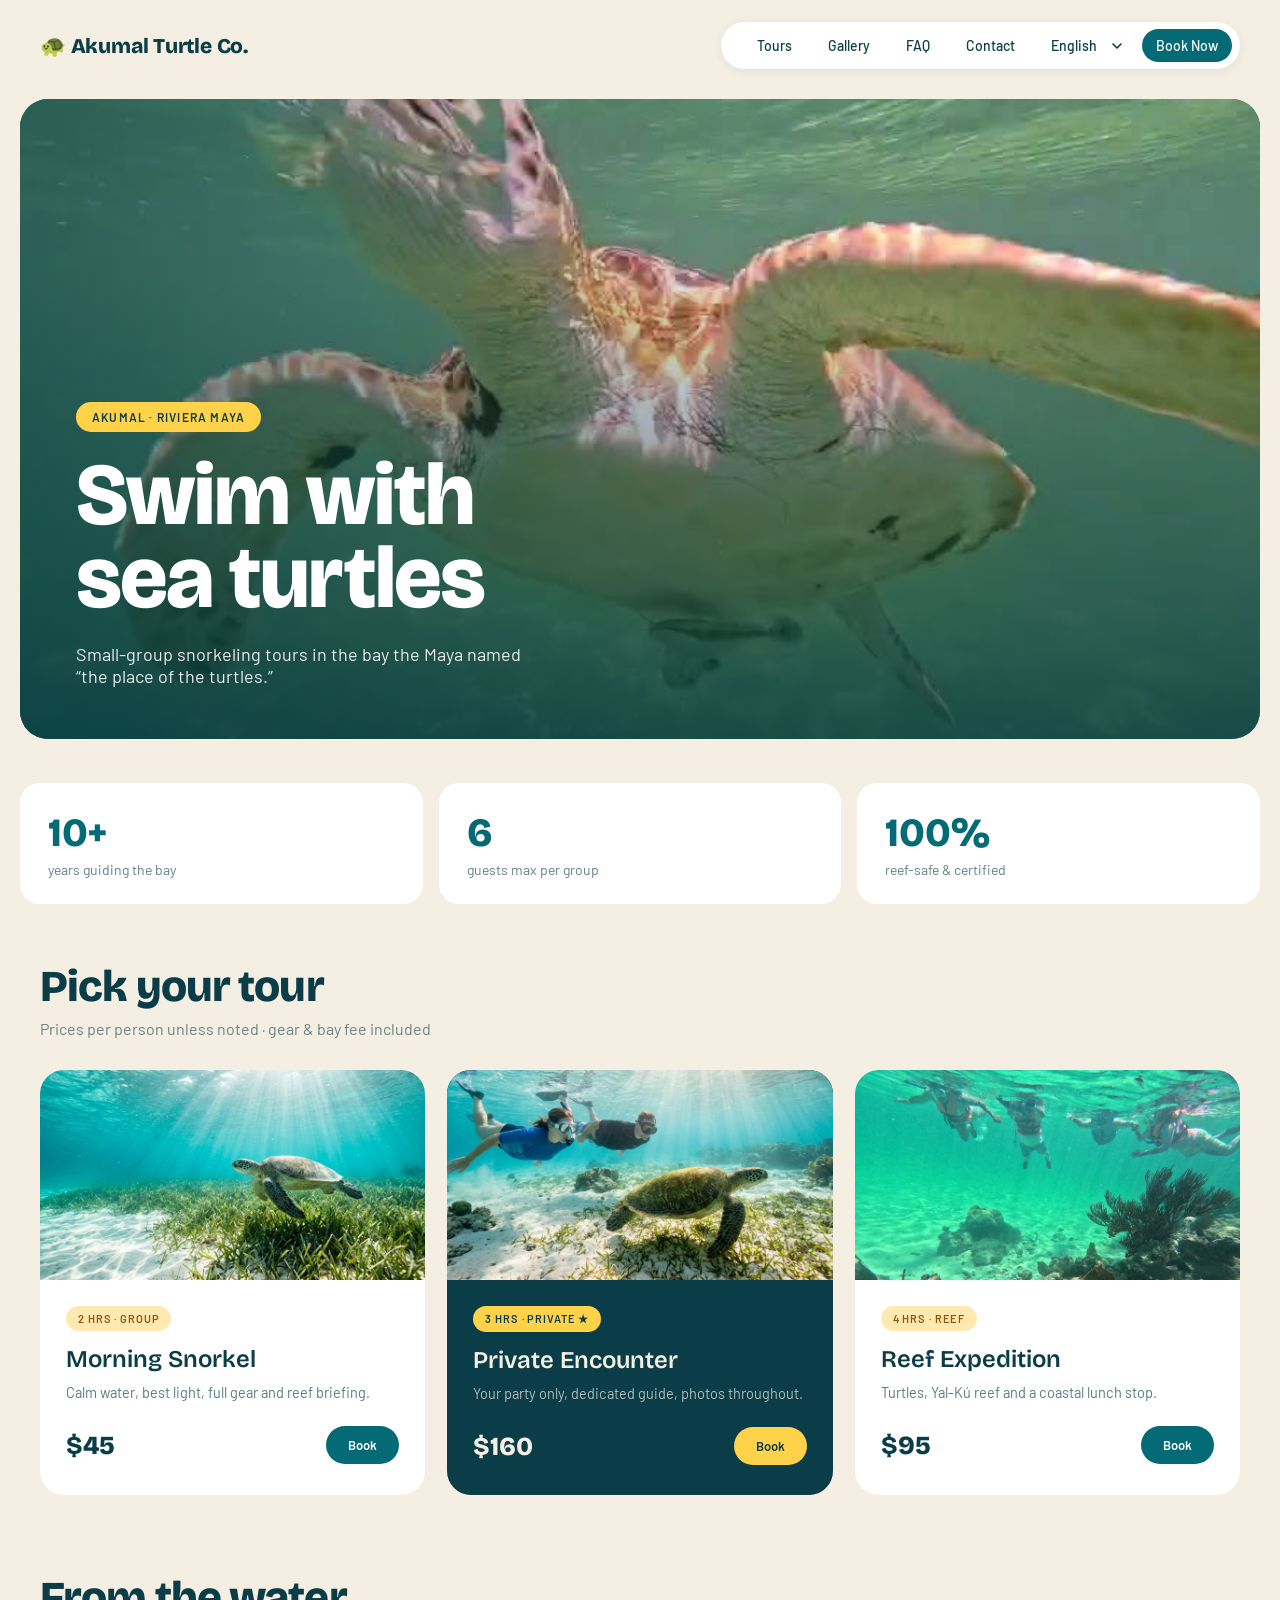
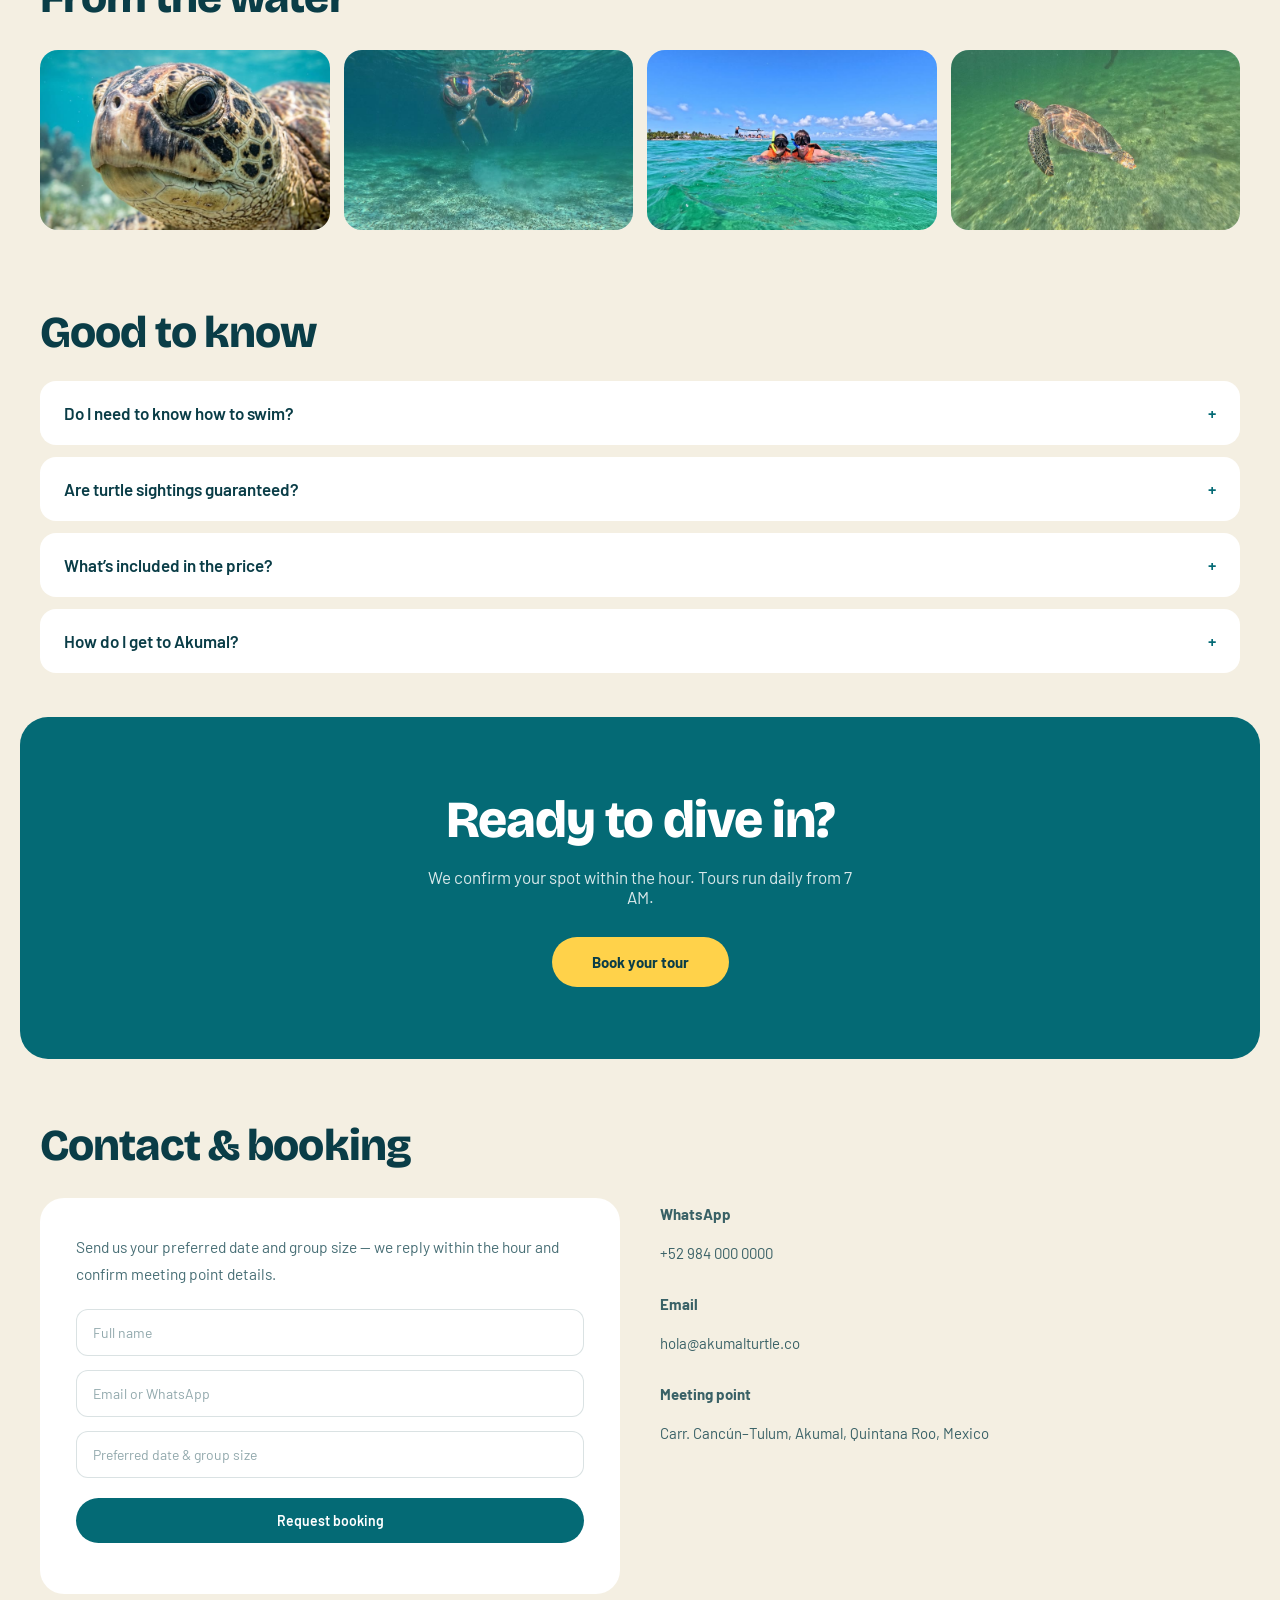
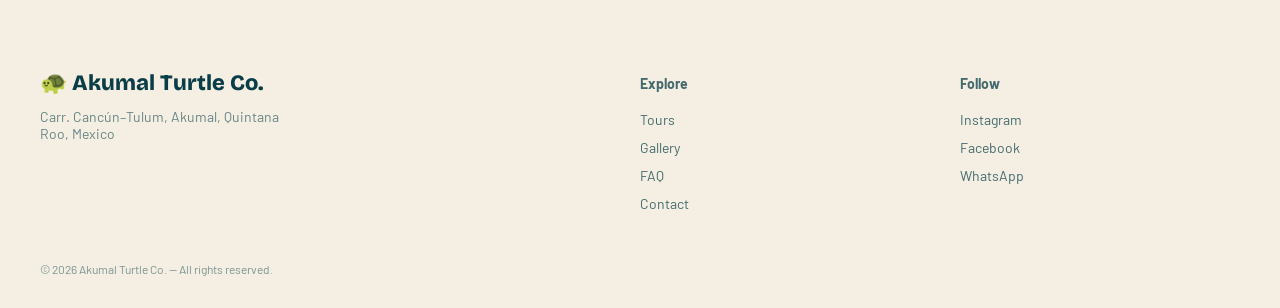
==== commit 50a2b94c: "Translate the site into ES/FR/IT/DE and add a language switcher All copy moves into site/i18n.js key" ====
--- a/site/index.html
+++ b/site/index.html
@@ -22,25 +22,30 @@
 <link rel="preconnect" href="https://fonts.gstatic.com" crossorigin>
 <link href="https://fonts.googleapis.com/css2?family=Barlow:wght@300;400;500;600&family=Bricolage+Grotesque:opsz,wght@12..96,400;12..96,600;12..96,800&family=Space+Mono:wght@400;700&display=swap" rel="stylesheet">
 <link rel="stylesheet" href="./main.css">
+<script src="./i18n.js"></script>
 </head>
 <body>
 
-<a class="skip-link" href="#tours">Skip to content</a>
+<a class="skip-link" href="#tours" data-i18n="skip">Skip to content</a>
 
 <!-- NAV -->
 <header class="wrap nav">
   <a class="nav__brand" href="#top">🐢 Akumal Turtle Co.</a>
 
-  <button class="nav__toggle" type="button" aria-expanded="false" aria-controls="nav-menu" aria-label="Menu">
+  <button class="nav__toggle" type="button" aria-expanded="false" aria-controls="nav-menu" data-i18n-attr="aria-label:nav.menu" aria-label="Menu">
     <span class="nav__bars" aria-hidden="true"></span>
   </button>
 
   <nav class="nav__menu" id="nav-menu" aria-label="Main">
-    <a href="#tours">Tours</a>
-    <a href="#gallery">Gallery</a>
-    <a href="#faq">FAQ</a>
-    <a href="#contact">Contact</a>
-    <a class="btn btn--teal nav__cta" href="#contact">Book Now</a>
+    <a href="#tours" data-i18n="nav.tours">Tours</a>
+    <a href="#gallery" data-i18n="nav.gallery">Gallery</a>
+    <a href="#faq" data-i18n="nav.faq">FAQ</a>
+    <a href="#contact" data-i18n="nav.contact">Contact</a>
+    <label class="lang">
+      <span class="sr-only" data-i18n="nav.lang">Language</span>
+      <select class="lang__select" id="lang-select" data-i18n-attr="aria-label:nav.lang" aria-label="Language"></select>
+    </label>
+    <a class="btn btn--teal nav__cta" href="#contact" data-i18n="nav.book">Book Now</a>
   </nav>
 </header>
 
@@ -55,61 +60,61 @@
       </video>
       <div class="hero__scrim"></div>
       <div class="hero__content">
-        <p class="pill pill--yellow">Akumal · Riviera Maya</p>
-        <h1 class="hero__title">Swim with<br>sea turtles</h1>
-        <p class="hero__lede">Small-group snorkeling tours in the bay the Maya named &ldquo;the place of the turtles.&rdquo;</p>
+        <p class="pill pill--yellow" data-i18n="hero.badge">Akumal · Riviera Maya</p>
+        <h1 class="hero__title" data-i18n="hero.title">Swim with<br>sea turtles</h1>
+        <p class="hero__lede" data-i18n="hero.lede">Small-group snorkeling tours in the bay the Maya named &ldquo;the place of the turtles.&rdquo;</p>
       </div>
     </div>
   </section>
 
   <!-- STATS -->
-  <section class="wrap stats" aria-label="At a glance">
-    <div class="stat"><p class="stat__num">10+</p><p class="stat__label">years guiding the bay</p></div>
-    <div class="stat"><p class="stat__num">6</p><p class="stat__label">guests max per group</p></div>
-    <div class="stat"><p class="stat__num">100%</p><p class="stat__label">reef-safe &amp; certified</p></div>
+  <section class="wrap stats" data-i18n-attr="aria-label:stats.label" aria-label="At a glance">
+    <div class="stat"><p class="stat__num">10+</p><p class="stat__label" data-i18n="stats.1">years guiding the bay</p></div>
+    <div class="stat"><p class="stat__num">6</p><p class="stat__label" data-i18n="stats.2">guests max per group</p></div>
+    <div class="stat"><p class="stat__num">100%</p><p class="stat__label" data-i18n="stats.3">reef-safe &amp; certified</p></div>
   </section>
 
   <!-- TOURS -->
   <section class="wrap section" id="tours">
-    <h2 class="section__title">Pick your tour</h2>
-    <p class="section__sub">Prices per person unless noted · gear &amp; bay fee included</p>
+    <h2 class="section__title" data-i18n="tours.title">Pick your tour</h2>
+    <p class="section__sub" data-i18n="tours.sub">Prices per person unless noted · gear &amp; bay fee included</p>
 
     <div class="tours">
       <article class="tour">
-        <div class="tour__media"><img src="./media/tour-morning.jpg" alt="A green sea turtle gliding over a sunlit seagrass meadow in shallow water" width="900" height="450" loading="lazy" decoding="async"></div>
+        <div class="tour__media"><img src="./media/tour-morning.jpg" data-i18n-attr="alt:alt.tour1" alt="A green sea turtle gliding over a sunlit seagrass meadow in shallow water" width="900" height="450" loading="lazy" decoding="async"></div>
         <div class="tour__body">
-          <p class="pill pill--sand">2 hrs · group</p>
-          <h3 class="tour__name">Morning Snorkel</h3>
-          <p class="tour__desc">Calm water, best light, full gear and reef briefing.</p>
+          <p class="pill pill--sand" data-i18n="tour.1.badge">2 hrs · group</p>
+          <h3 class="tour__name" data-i18n="tour.1.name">Morning Snorkel</h3>
+          <p class="tour__desc" data-i18n="tour.1.desc">Calm water, best light, full gear and reef briefing.</p>
           <div class="tour__foot">
             <span class="tour__price">$45</span>
-            <a class="btn btn--teal btn--sm" href="#contact" data-tour="Morning Snorkel">Book<span class="sr-only"> Morning Snorkel</span></a>
+            <a class="btn btn--teal btn--sm" href="#contact" data-tour="Morning Snorkel"><span data-i18n="tour.book">Book</span><span class="sr-only"> Morning Snorkel</span></a>
           </div>
         </div>
       </article>
 
       <article class="tour tour--featured">
-        <div class="tour__media"><img src="./media/tour-private.jpg" alt="Two snorkelers swimming alongside a green sea turtle over the sandy bottom" width="900" height="450" loading="lazy" decoding="async"></div>
+        <div class="tour__media"><img src="./media/tour-private.jpg" data-i18n-attr="alt:alt.tour2" alt="Two snorkelers swimming alongside a green sea turtle over the sandy bottom" width="900" height="450" loading="lazy" decoding="async"></div>
         <div class="tour__body">
-          <p class="pill pill--yellow">3 hrs · private ★</p>
-          <h3 class="tour__name">Private Encounter</h3>
-          <p class="tour__desc">Your party only, dedicated guide, photos throughout.</p>
+          <p class="pill pill--yellow" data-i18n="tour.2.badge">3 hrs · private ★</p>
+          <h3 class="tour__name" data-i18n="tour.2.name">Private Encounter</h3>
+          <p class="tour__desc" data-i18n="tour.2.desc">Your party only, dedicated guide, photos throughout.</p>
           <div class="tour__foot">
             <span class="tour__price">$160</span>
-            <a class="btn btn--yellow btn--sm" href="#contact" data-tour="Private Encounter">Book<span class="sr-only"> Private Encounter</span></a>
+            <a class="btn btn--yellow btn--sm" href="#contact" data-tour="Private Encounter"><span data-i18n="tour.book">Book</span><span class="sr-only"> Private Encounter</span></a>
           </div>
         </div>
       </article>
 
       <article class="tour">
-        <div class="tour__media"><img src="./media/tour-reef.jpg" alt="A group of snorkelers floating above a shallow Caribbean reef" width="900" height="450" loading="lazy" decoding="async"></div>
+        <div class="tour__media"><img src="./media/tour-reef.jpg" data-i18n-attr="alt:alt.tour3" alt="A group of snorkelers floating above a shallow Caribbean reef" width="900" height="450" loading="lazy" decoding="async"></div>
         <div class="tour__body">
-          <p class="pill pill--sand">4 hrs · reef</p>
-          <h3 class="tour__name">Reef Expedition</h3>
-          <p class="tour__desc">Turtles, Yal-Kú reef and a coastal lunch stop.</p>
+          <p class="pill pill--sand" data-i18n="tour.3.badge">4 hrs · reef</p>
+          <h3 class="tour__name" data-i18n="tour.3.name">Reef Expedition</h3>
+          <p class="tour__desc" data-i18n="tour.3.desc">Turtles, Yal-Kú reef and a coastal lunch stop.</p>
           <div class="tour__foot">
             <span class="tour__price">$95</span>
-            <a class="btn btn--teal btn--sm" href="#contact" data-tour="Reef Expedition">Book<span class="sr-only"> Reef Expedition</span></a>
+            <a class="btn btn--teal btn--sm" href="#contact" data-tour="Reef Expedition"><span data-i18n="tour.book">Book</span><span class="sr-only"> Reef Expedition</span></a>
           </div>
         </div>
       </article>
@@ -118,34 +123,34 @@
 
   <!-- GALLERY -->
   <section class="wrap section" id="gallery">
-    <h2 class="section__title">From the water</h2>
+    <h2 class="section__title" data-i18n="gallery.title">From the water</h2>
     <div class="gallery">
-      <div class="gallery__tile"><img src="./media/gallery-1.jpg" alt="Close-up of a green sea turtle's face underwater" width="800" height="450" loading="lazy" decoding="async"></div>
-      <div class="gallery__tile"><img src="./media/gallery-2.jpg" alt="Two snorkelers holding hands at the surface, seen from below" width="800" height="450" loading="lazy" decoding="async"></div>
-      <div class="gallery__tile"><img src="./media/gallery-3.jpg" alt="Two snorkelers at the surface of Akumal Bay, with the palm-lined shore and a tour boat behind them" width="800" height="450" loading="lazy" decoding="async"></div>
-      <div class="gallery__tile"><img src="./media/gallery-4.jpg" alt="A green sea turtle swimming over the sandy seabed" width="800" height="450" loading="lazy" decoding="async"></div>
+      <div class="gallery__tile"><img src="./media/gallery-1.jpg" data-i18n-attr="alt:alt.gal1" alt="Close-up of a green sea turtle's face underwater" width="800" height="450" loading="lazy" decoding="async"></div>
+      <div class="gallery__tile"><img src="./media/gallery-2.jpg" data-i18n-attr="alt:alt.gal2" alt="Two snorkelers holding hands at the surface, seen from below" width="800" height="450" loading="lazy" decoding="async"></div>
+      <div class="gallery__tile"><img src="./media/gallery-3.jpg" data-i18n-attr="alt:alt.gal3" alt="Two snorkelers at the surface of Akumal Bay, with the palm-lined shore and a tour boat behind them" width="800" height="450" loading="lazy" decoding="async"></div>
+      <div class="gallery__tile"><img src="./media/gallery-4.jpg" data-i18n-attr="alt:alt.gal4" alt="A green sea turtle swimming over the sandy seabed" width="800" height="450" loading="lazy" decoding="async"></div>
     </div>
   </section>
 
   <!-- FAQ -->
   <section class="wrap section" id="faq">
-    <h2 class="section__title">Good to know</h2>
+    <h2 class="section__title" data-i18n="faq.title">Good to know</h2>
     <div class="faq">
       <details class="faq__item">
-        <summary><span>Do I need to know how to swim?</span><span class="faq__sign" aria-hidden="true">+</span></summary>
-        <p>Basic comfort helps, but every guest wears a life vest and stays with a guide. Non-swimmers welcome.</p>
-      </details>
-      <details class="faq__item">
-        <summary><span>Are turtle sightings guaranteed?</span><span class="faq__sign" aria-hidden="true">+</span></summary>
-        <p>Akumal Bay is a resident feeding ground, so sightings are very common year-round. We never chase or touch the turtles.</p>
-      </details>
-      <details class="faq__item">
-        <summary><span>What&rsquo;s included in the price?</span><span class="faq__sign" aria-hidden="true">+</span></summary>
-        <p>Mask, snorkel, fins, life vest, bay conservation fee and your certified guide. Bring reef-safe sunscreen.</p>
-      </details>
-      <details class="faq__item">
-        <summary><span>How do I get to Akumal?</span><span class="faq__sign" aria-hidden="true">+</span></summary>
-        <p>Akumal sits on the Cancún–Tulum highway, about 35 minutes south of Cancún airport. We&rsquo;ll send exact meeting-point details after booking.</p>
+        <summary><span data-i18n="faq.q1">Do I need to know how to swim?</span><span class="faq__sign" aria-hidden="true">+</span></summary>
+        <p data-i18n="faq.a1">Basic comfort helps, but every guest wears a life vest and stays with a guide. Non-swimmers welcome.</p>
+      </details>
+      <details class="faq__item">
+        <summary><span data-i18n="faq.q2">Are turtle sightings guaranteed?</span><span class="faq__sign" aria-hidden="true">+</span></summary>
+        <p data-i18n="faq.a2">Akumal Bay is a resident feeding ground, so sightings are very common year-round. We never chase or touch the turtles.</p>
+      </details>
+      <details class="faq__item">
+        <summary><span data-i18n="faq.q3">What&rsquo;s included in the price?</span><span class="faq__sign" aria-hidden="true">+</span></summary>
+        <p data-i18n="faq.a3">Mask, snorkel, fins, life vest, bay conservation fee and your certified guide. Bring reef-safe sunscreen.</p>
+      </details>
+      <details class="faq__item">
+        <summary><span data-i18n="faq.q4">How do I get to Akumal?</span><span class="faq__sign" aria-hidden="true">+</span></summary>
+        <p data-i18n="faq.a4">Akumal sits on the Cancún–Tulum highway, about 35 minutes south of Cancún airport. We&rsquo;ll send exact meeting-point details after booking.</p>
       </details>
     </div>
   </section>
@@ -153,37 +158,37 @@
   <!-- CTA -->
   <section class="wrap cta-wrap">
     <div class="cta">
-      <h2 class="cta__title">Ready to dive in?</h2>
-      <p class="cta__lede">We confirm your spot within the hour. Tours run daily from 7 AM.</p>
-      <a class="btn btn--yellow btn--lg" href="#contact">Book your tour</a>
+      <h2 class="cta__title" data-i18n="cta.title">Ready to dive in?</h2>
+      <p class="cta__lede" data-i18n="cta.lede">We confirm your spot within the hour. Tours run daily from 7 AM.</p>
+      <a class="btn btn--yellow btn--lg" href="#contact" data-i18n="cta.btn">Book your tour</a>
     </div>
   </section>
 
   <!-- CONTACT -->
   <section class="wrap section section--contact" id="contact">
-    <h2 class="section__title">Contact &amp; booking</h2>
+    <h2 class="section__title" data-i18n="contact.title">Contact &amp; booking</h2>
     <div class="contact">
       <div class="contact__card">
-        <p class="contact__intro">Send us your preferred date and group size — we reply within the hour and confirm meeting point details.</p>
+        <p class="contact__intro" data-i18n="contact.intro">Send us your preferred date and group size — we reply within the hour and confirm meeting point details.</p>
         <form class="contact__form" id="booking-form" novalidate>
-          <label class="sr-only" for="f-name">Full name</label>
-          <input id="f-name" name="name" placeholder="Full name" autocomplete="name" required>
-
-          <label class="sr-only" for="f-contact">Email or WhatsApp</label>
-          <input id="f-contact" name="contact" placeholder="Email or WhatsApp" autocomplete="email" required>
-
-          <label class="sr-only" for="f-details">Preferred date &amp; group size</label>
-          <input id="f-details" name="details" placeholder="Preferred date &amp; group size" required>
-
-          <button class="contact__submit" type="submit">Request booking</button>
+          <label class="sr-only" for="f-name" data-i18n="contact.name">Full name</label>
+          <input id="f-name" name="name" placeholder="Full name" data-i18n-attr="placeholder:contact.name" autocomplete="name" required>
+
+          <label class="sr-only" for="f-contact" data-i18n="contact.reach">Email or WhatsApp</label>
+          <input id="f-contact" name="contact" placeholder="Email or WhatsApp" data-i18n-attr="placeholder:contact.reach" autocomplete="email" required>
+
+          <label class="sr-only" for="f-details" data-i18n="contact.details">Preferred date &amp; group size</label>
+          <input id="f-details" name="details" placeholder="Preferred date &amp; group size" data-i18n-attr="placeholder:contact.details" required>
+
+          <button class="contact__submit" type="submit" data-i18n="contact.submit">Request booking</button>
           <p class="contact__status" id="form-status" role="status" aria-live="polite"></p>
         </form>
       </div>
 
       <div class="contact__info">
-        <p class="contact__label">WhatsApp</p><a href="https://wa.me/529840000000">+52 984 000 0000</a>
-        <p class="contact__label">Email</p><a href="mailto:hola@akumalturtle.co">hola@akumalturtle.co</a>
-        <p class="contact__label">Meeting point</p>Carr. Cancún–Tulum, Akumal, Quintana Roo, Mexico
+        <p class="contact__label" data-i18n="contact.whatsapp">WhatsApp</p><a href="https://wa.me/529840000000">+52 984 000 0000</a>
+        <p class="contact__label" data-i18n="contact.email">Email</p><a href="mailto:hola@akumalturtle.co">hola@akumalturtle.co</a>
+        <p class="contact__label" data-i18n="contact.meeting">Meeting point</p><span data-i18n="contact.address">Carr. Cancún–Tulum, Akumal, Quintana Roo, Mexico</span>
       </div>
     </div>
   </section>
@@ -195,18 +200,18 @@
   <div class="wrap footer">
     <div>
       <p class="footer__brand">🐢 Akumal Turtle Co.</p>
-      <p class="footer__addr">Carr. Cancún–Tulum, Akumal, Quintana Roo, Mexico</p>
+      <p class="footer__addr" data-i18n="contact.address">Carr. Cancún–Tulum, Akumal, Quintana Roo, Mexico</p>
     </div>
     <nav class="footer__col" aria-label="Explore">
-      <p class="footer__head">Explore</p>
-      <a href="#tours">Tours</a><br><a href="#gallery">Gallery</a><br><a href="#faq">FAQ</a><br><a href="#contact">Contact</a>
+      <p class="footer__head" data-i18n="footer.explore">Explore</p>
+      <a href="#tours" data-i18n="nav.tours">Tours</a><br><a href="#gallery" data-i18n="nav.gallery">Gallery</a><br><a href="#faq" data-i18n="nav.faq">FAQ</a><br><a href="#contact" data-i18n="nav.contact">Contact</a>
     </nav>
     <div class="footer__col">
-      <p class="footer__head">Follow</p>
+      <p class="footer__head" data-i18n="footer.follow">Follow</p>
       Instagram<br>Facebook<br>WhatsApp
     </div>
   </div>
-  <p class="wrap footer__legal">© 2026 Akumal Turtle Co. — All rights reserved.</p>
+  <p class="wrap footer__legal" data-i18n="footer.rights">© 2026 Akumal Turtle Co. — All rights reserved.</p>
 </footer>
 
 <script src="./main.js"></script>
--- a/site/main.css
+++ b/site/main.css
@@ -138,6 +138,26 @@
 }
 .nav__cta { font-size: 14px; padding: 11px 22px; }
 
+.lang { display: inline-flex; align-items: center; }
+.lang__select {
+  appearance: none;
+  -webkit-appearance: none;
+  border: 0;
+  border-radius: 999px;
+  background: transparent;
+  background-image: url("data:image/svg+xml,%3Csvg xmlns='http://www.w3.org/2000/svg' viewBox='0 0 10 6'%3E%3Cpath d='M1 1l4 4 4-4' fill='none' stroke='%230a3d47' stroke-width='1.6' stroke-linecap='round' stroke-linejoin='round'/%3E%3C/svg%3E");
+  background-repeat: no-repeat;
+  background-position: right 12px center;
+  background-size: 10px 6px;
+  font-family: inherit;
+  font-size: 14px;
+  font-weight: 500;
+  color: inherit;
+  padding: 8px 30px 8px 14px;
+  cursor: pointer;
+}
+.lang__select:hover { opacity: .75; }
+
 .nav__toggle {
   display: none;
   width: 46px; height: 46px;
@@ -219,6 +239,10 @@
   line-height: .95;
   letter-spacing: -.02em;
   margin: 0;
+  /* German compounds ("Meeresschildkröten") are one unbreakable word wider than
+     a phone panel; with <html lang> set the browser can hyphenate correctly. */
+  overflow-wrap: break-word;
+  hyphens: auto;
 }
 
 .hero__lede {
@@ -517,6 +541,13 @@
   .hero__title { font-size: 72px; }
   .section__title { font-size: 38px; }
   .cta__title { font-size: 44px; }
+
+  /* Below the design's desktop width the cards get narrow while the media
+     boxes keep their fixed height, so the tiles turn portrait and cover-crop
+     the sides off each photo. Letting them keep the aspect the photos were
+     cropped to means the full intended frame survives at every width. */
+  .tour__media { height: auto; aspect-ratio: 2 / 1; }
+  .gallery__tile { height: auto; aspect-ratio: 16 / 9; }
 }
 
 @media (max-width: 880px) {
@@ -540,6 +571,8 @@
   .nav__menu.is-open { display: flex; }
   .nav__menu a { padding: 12px 14px; font-size: 16px; }
   .nav__cta { text-align: center; margin-top: 6px; font-size: 15px; }
+  .lang { display: block; }
+  .lang__select { width: 100%; font-size: 16px; padding: 12px 30px 12px 14px; }
 
   .hero { padding: 8px 16px 16px; }
   .hero__panel { height: 480px; border-radius: 22px; }
@@ -556,6 +589,19 @@
   .cta { padding: 56px 28px; }
   .cta__title { font-size: 36px; }
   .footer { grid-template-columns: 1fr 1fr; gap: 32px; }
+
+  /* iOS Safari zooms the whole page in when a focused field is under 16px and
+     never zooms back out — on the booking form that is the worst place for it. */
+  .contact__form input { font-size: 16px; }
+
+  /* Comfortable touch targets (the design's desktop sizes sit under 44px). */
+  .btn--sm { padding: 14px 26px; }
+  .nav__brand { display: inline-block; padding: 6px 0; }
+
+  /* Inline padding extends an inline link's hit area without opening up the
+     line rhythm; 6px matches the line-height so rows never overlap. */
+  .footer__col a,
+  .contact__info a { padding-block: 6px; }
 }
 
 @media (max-width: 620px) {
@@ -564,7 +610,10 @@
   .section__title { font-size: 32px; }
 
   .stats { grid-template-columns: 1fr; }
+  /* Two 16:9 tiles side by side on a phone are only ~90px tall; 4:3 trades a
+     modest side crop for tiles you can actually see. */
   .gallery { grid-template-columns: 1fr 1fr; }
+  .gallery__tile { aspect-ratio: 4 / 3; }
   .contact__card { padding: 26px; }
   .cta__title { font-size: 30px; }
   .cta__lede { font-size: 16px; }
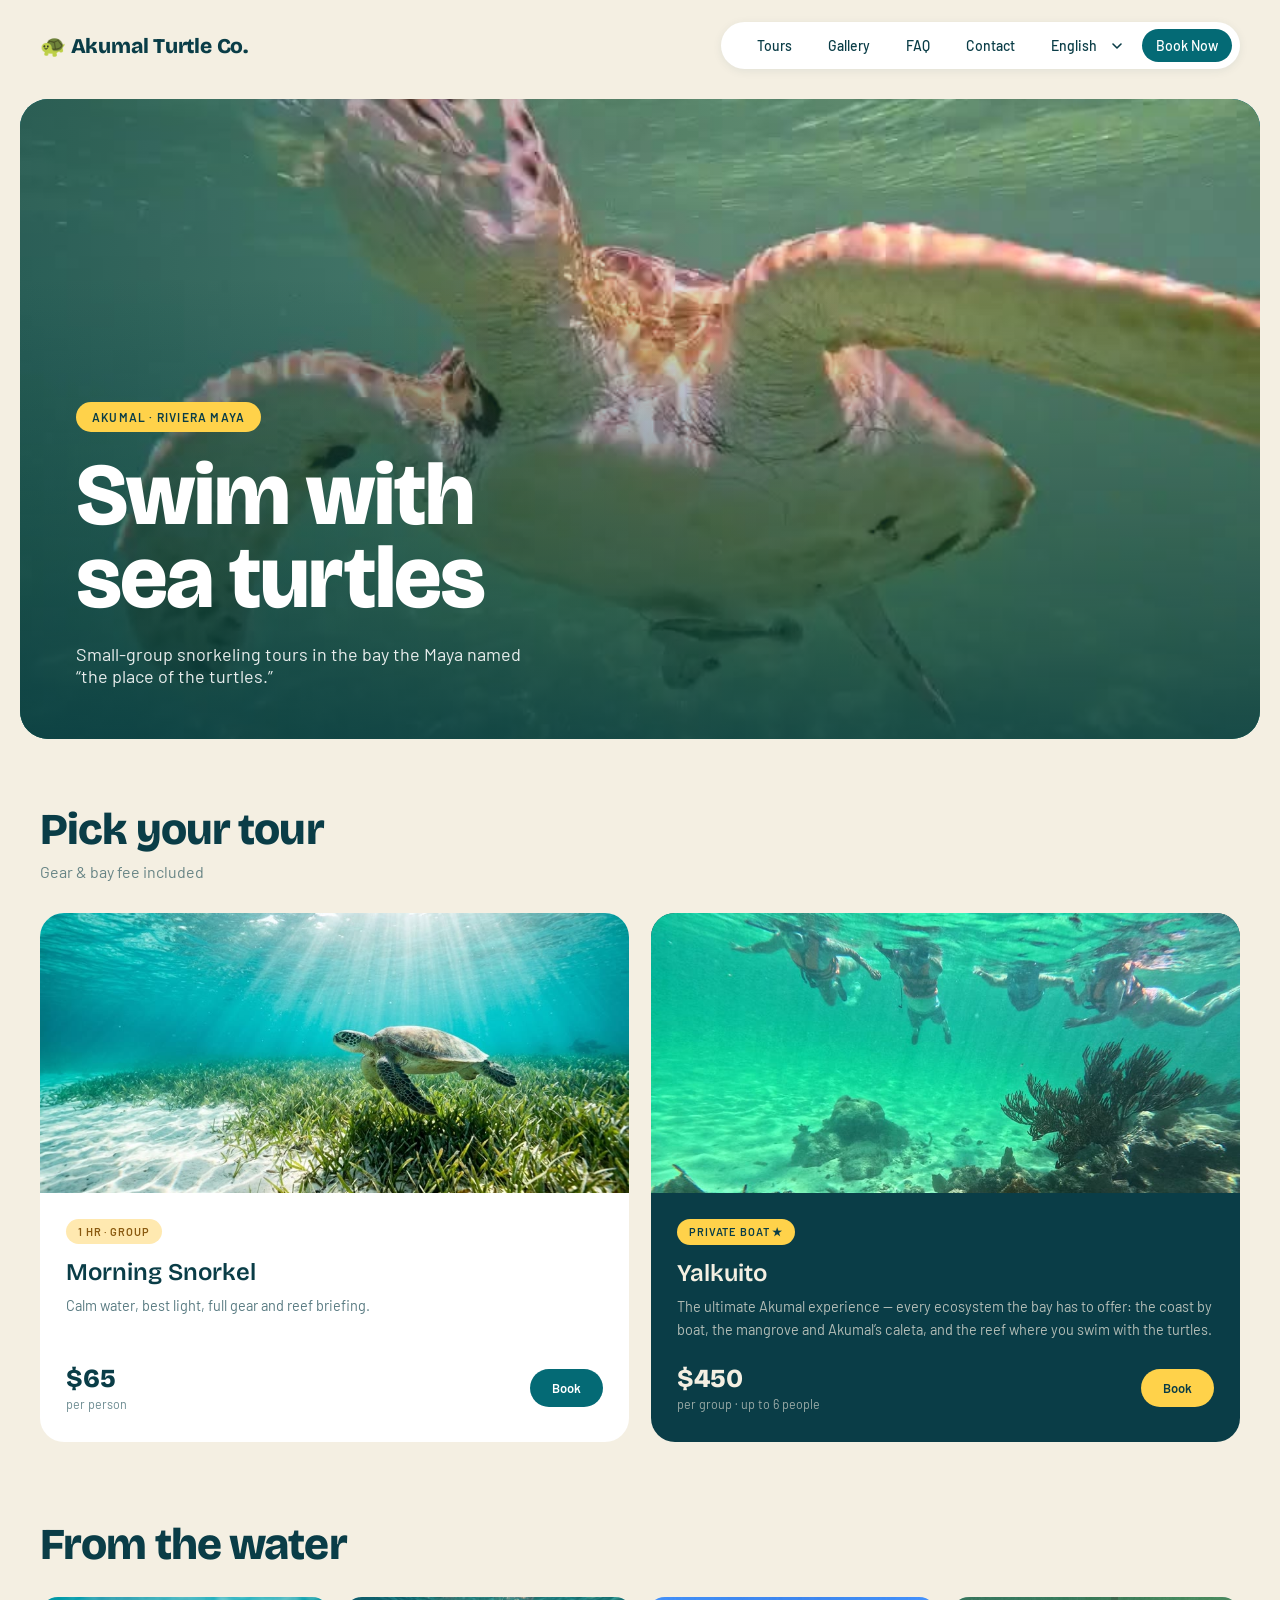
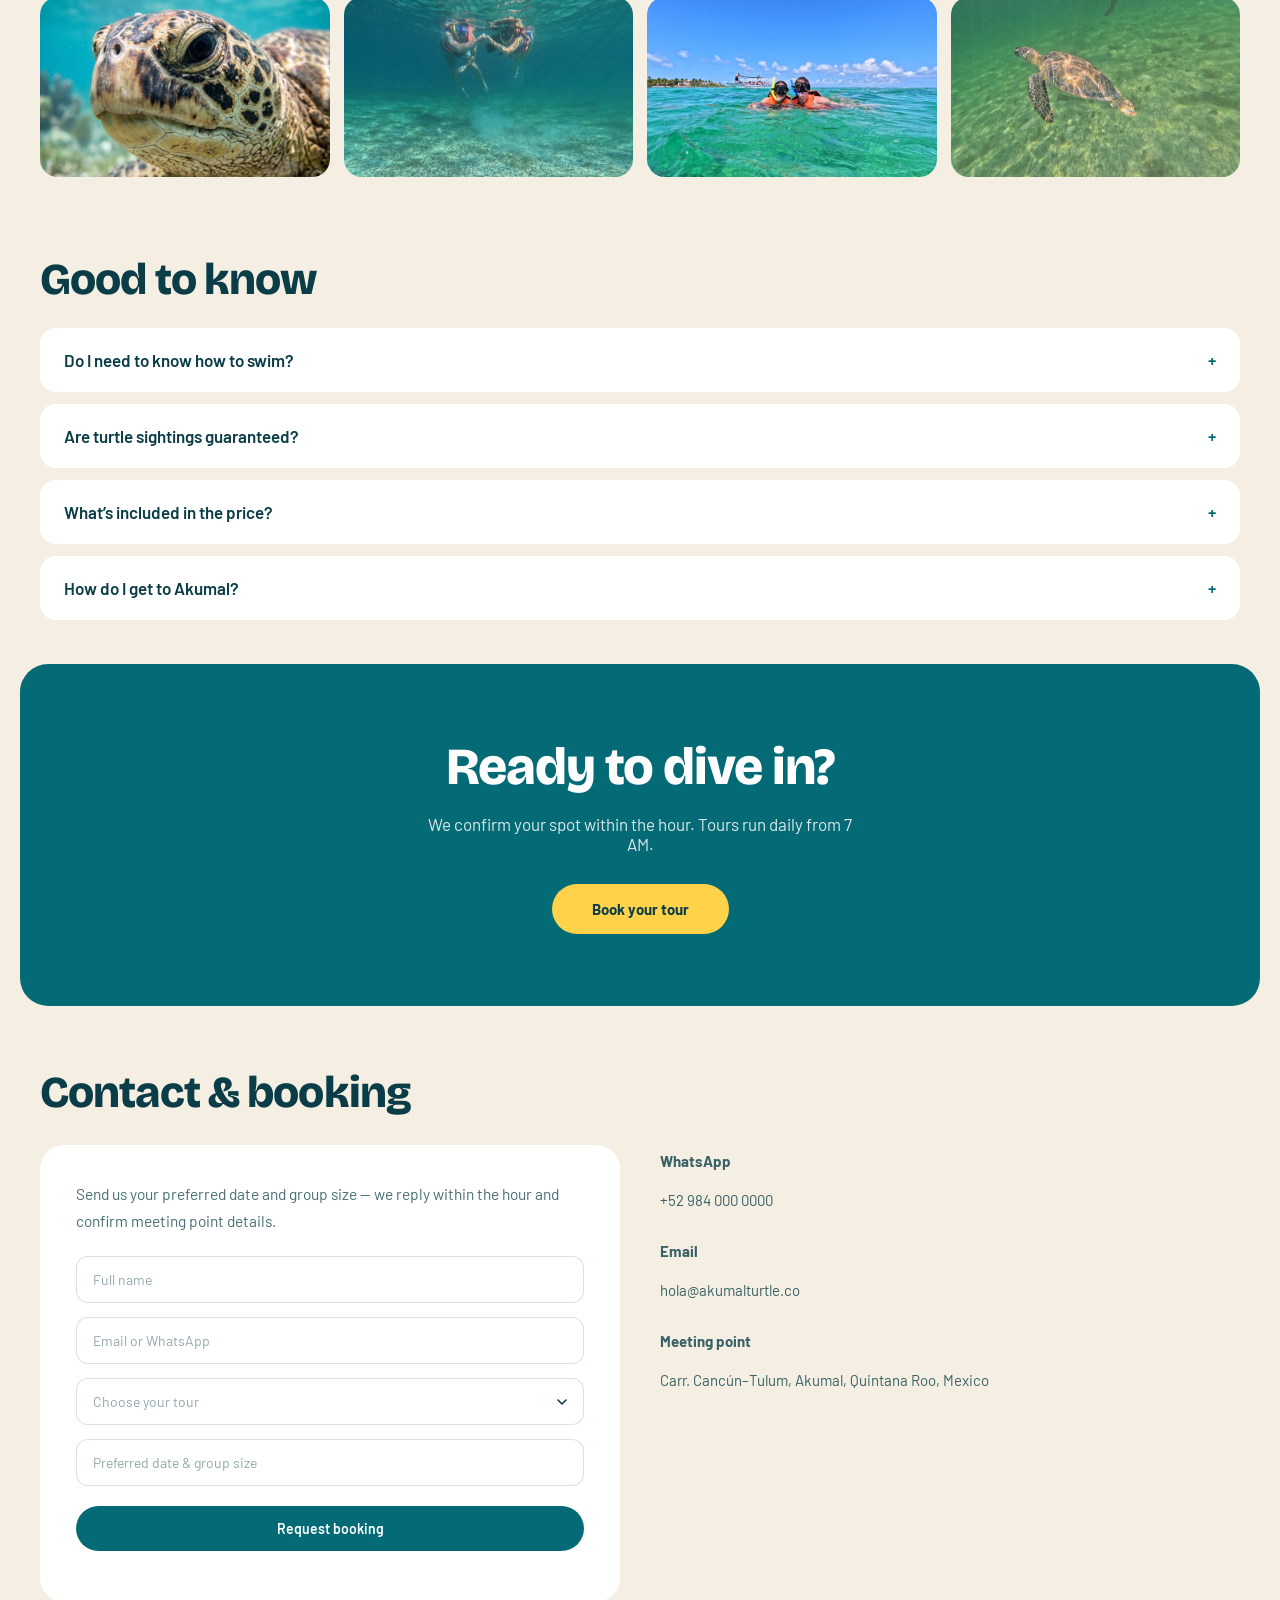
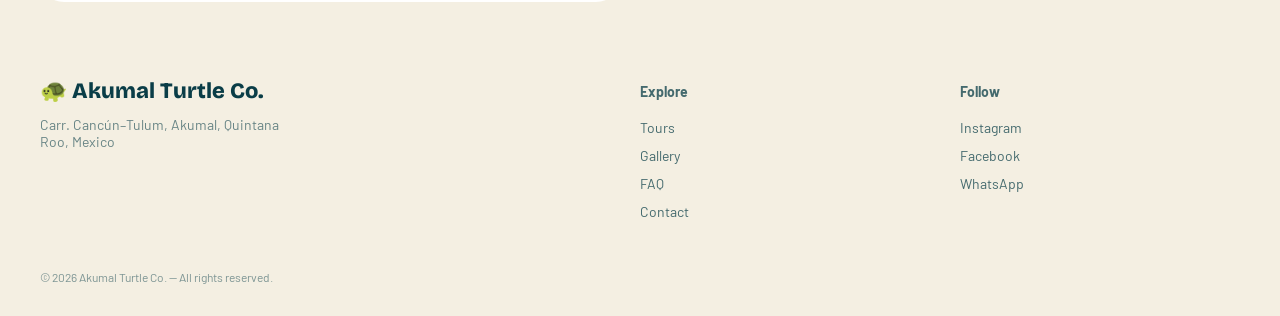
==== commit 47f500d3: "Update tour lineup, FAQ copy and booking form - Drop the three stat banners under the hero (and thei" ====
--- a/site/index.html
+++ b/site/index.html
@@ -67,54 +67,40 @@
     </div>
   </section>
 
-  <!-- STATS -->
-  <section class="wrap stats" data-i18n-attr="aria-label:stats.label" aria-label="At a glance">
-    <div class="stat"><p class="stat__num">10+</p><p class="stat__label" data-i18n="stats.1">years guiding the bay</p></div>
-    <div class="stat"><p class="stat__num">6</p><p class="stat__label" data-i18n="stats.2">guests max per group</p></div>
-    <div class="stat"><p class="stat__num">100%</p><p class="stat__label" data-i18n="stats.3">reef-safe &amp; certified</p></div>
-  </section>
-
   <!-- TOURS -->
   <section class="wrap section" id="tours">
     <h2 class="section__title" data-i18n="tours.title">Pick your tour</h2>
-    <p class="section__sub" data-i18n="tours.sub">Prices per person unless noted · gear &amp; bay fee included</p>
+    <p class="section__sub" data-i18n="tours.sub">Gear &amp; bay fee included</p>
 
     <div class="tours">
       <article class="tour">
         <div class="tour__media"><img src="./media/tour-morning.jpg" data-i18n-attr="alt:alt.tour1" alt="A green sea turtle gliding over a sunlit seagrass meadow in shallow water" width="900" height="450" loading="lazy" decoding="async"></div>
         <div class="tour__body">
-          <p class="pill pill--sand" data-i18n="tour.1.badge">2 hrs · group</p>
+          <p class="pill pill--sand" data-i18n="tour.1.badge">1 hr · group</p>
           <h3 class="tour__name" data-i18n="tour.1.name">Morning Snorkel</h3>
           <p class="tour__desc" data-i18n="tour.1.desc">Calm water, best light, full gear and reef briefing.</p>
           <div class="tour__foot">
-            <span class="tour__price">$45</span>
-            <a class="btn btn--teal btn--sm" href="#contact" data-tour="Morning Snorkel"><span data-i18n="tour.book">Book</span><span class="sr-only"> Morning Snorkel</span></a>
+            <p class="tour__cost">
+              <span class="tour__price">$65</span>
+              <span class="tour__unit" data-i18n="tour.1.unit">per person</span>
+            </p>
+            <a class="btn btn--teal btn--sm" href="#contact" data-tour="morning" data-i18n-attr="aria-label:tour.1.book" aria-label="Book the Morning Snorkel"><span data-i18n="tour.book">Book</span></a>
           </div>
         </div>
       </article>
 
       <article class="tour tour--featured">
-        <div class="tour__media"><img src="./media/tour-private.jpg" data-i18n-attr="alt:alt.tour2" alt="Two snorkelers swimming alongside a green sea turtle over the sandy bottom" width="900" height="450" loading="lazy" decoding="async"></div>
-        <div class="tour__body">
-          <p class="pill pill--yellow" data-i18n="tour.2.badge">3 hrs · private ★</p>
-          <h3 class="tour__name" data-i18n="tour.2.name">Private Encounter</h3>
-          <p class="tour__desc" data-i18n="tour.2.desc">Your party only, dedicated guide, photos throughout.</p>
-          <div class="tour__foot">
-            <span class="tour__price">$160</span>
-            <a class="btn btn--yellow btn--sm" href="#contact" data-tour="Private Encounter"><span data-i18n="tour.book">Book</span><span class="sr-only"> Private Encounter</span></a>
-          </div>
-        </div>
-      </article>
-
-      <article class="tour">
         <div class="tour__media"><img src="./media/tour-reef.jpg" data-i18n-attr="alt:alt.tour3" alt="A group of snorkelers floating above a shallow Caribbean reef" width="900" height="450" loading="lazy" decoding="async"></div>
         <div class="tour__body">
-          <p class="pill pill--sand" data-i18n="tour.3.badge">4 hrs · reef</p>
-          <h3 class="tour__name" data-i18n="tour.3.name">Reef Expedition</h3>
-          <p class="tour__desc" data-i18n="tour.3.desc">Turtles, Yal-Kú reef and a coastal lunch stop.</p>
+          <p class="pill pill--yellow" data-i18n="tour.3.badge">private boat ★</p>
+          <h3 class="tour__name" data-i18n="tour.3.name">Yalkuito</h3>
+          <p class="tour__desc" data-i18n="tour.3.desc">The ultimate Akumal experience — every ecosystem the bay has to offer: the coast by boat, the mangrove and Akumal&rsquo;s caleta, and the reef where you swim with the turtles.</p>
           <div class="tour__foot">
-            <span class="tour__price">$95</span>
-            <a class="btn btn--teal btn--sm" href="#contact" data-tour="Reef Expedition"><span data-i18n="tour.book">Book</span><span class="sr-only"> Reef Expedition</span></a>
+            <p class="tour__cost">
+              <span class="tour__price">$450</span>
+              <span class="tour__unit" data-i18n="tour.3.unit">per group · up to 6 people</span>
+            </p>
+            <a class="btn btn--yellow btn--sm" href="#contact" data-tour="yalkuito" data-i18n-attr="aria-label:tour.3.book" aria-label="Book Yalkuito"><span data-i18n="tour.book">Book</span></a>
           </div>
         </div>
       </article>
@@ -146,11 +132,11 @@
       </details>
       <details class="faq__item">
         <summary><span data-i18n="faq.q3">What&rsquo;s included in the price?</span><span class="faq__sign" aria-hidden="true">+</span></summary>
-        <p data-i18n="faq.a3">Mask, snorkel, fins, life vest, bay conservation fee and your certified guide. Bring reef-safe sunscreen.</p>
+        <p data-i18n="faq.a3">Mask, snorkel, life vest, bay conservation fee and your certified guide. Bring reef-safe sunscreen.</p>
       </details>
       <details class="faq__item">
         <summary><span data-i18n="faq.q4">How do I get to Akumal?</span><span class="faq__sign" aria-hidden="true">+</span></summary>
-        <p data-i18n="faq.a4">Akumal sits on the Cancún–Tulum highway, about 35 minutes south of Cancún airport. We&rsquo;ll send exact meeting-point details after booking.</p>
+        <p data-i18n="faq.a4">Akumal sits on the Cancún–Tulum highway: about an hour south of Cancún airport, and 30 minutes from both Playa del Carmen and Tulum. We&rsquo;ll send exact meeting-point details after booking.</p>
       </details>
     </div>
   </section>
@@ -177,6 +163,13 @@
           <label class="sr-only" for="f-contact" data-i18n="contact.reach">Email or WhatsApp</label>
           <input id="f-contact" name="contact" placeholder="Email or WhatsApp" data-i18n-attr="placeholder:contact.reach" autocomplete="email" required>
 
+          <label class="sr-only" for="f-tour" data-i18n="contact.tour">Tour</label>
+          <select class="contact__select" id="f-tour" name="tour" required>
+            <option value="" data-i18n="contact.tour.ph">Choose your tour</option>
+            <option value="morning" data-i18n="tour.1.name">Morning Snorkel</option>
+            <option value="yalkuito" data-i18n="tour.3.name">Yalkuito</option>
+          </select>
+
           <label class="sr-only" for="f-details" data-i18n="contact.details">Preferred date &amp; group size</label>
           <input id="f-details" name="details" placeholder="Preferred date &amp; group size" data-i18n-attr="placeholder:contact.details" required>
 
--- a/site/main.css
+++ b/site/main.css
@@ -50,7 +50,7 @@
 }
 .skip-link:focus { left: 0; }
 
-:where(a, button, summary, input):focus-visible {
+:where(a, button, summary, input, select):focus-visible {
   outline: 2px solid var(--teal);
   outline-offset: 3px;
 }
@@ -252,32 +252,6 @@
   color: rgba(255, 255, 255, .9);
 }
 
-/* ---------- stats ---------- */
-
-.stats {
-  display: grid;
-  grid-template-columns: repeat(3, 1fr);
-  gap: 16px;
-  padding: 24px 20px 12px;
-}
-.stat {
-  background: var(--white);
-  border-radius: 20px;
-  padding: 26px 28px;
-}
-.stat__num {
-  font-family: var(--display);
-  font-weight: 800;
-  font-size: 40px;
-  color: var(--teal);
-  margin: 0;
-}
-.stat__label {
-  font-size: 14px;
-  color: rgba(10, 61, 71, .65);
-  margin: 4px 0 0;
-}
-
 /* ---------- sections ---------- */
 
 .section { padding: 56px 40px 20px; }
@@ -304,25 +278,35 @@
 
 .tours {
   display: grid;
-  grid-template-columns: repeat(3, 1fr);
+  grid-template-columns: repeat(2, minmax(0, 1fr));
   gap: 22px;
 }
 
 .tour {
+  display: flex;
+  flex-direction: column;
   background: var(--white);
   border-radius: 24px;
   overflow: hidden;
 }
 
 .tour__media {
-  height: 210px;
+  height: 280px;
   display: flex;
   align-items: center;
   justify-content: center;
   background: var(--hatch-light), var(--mint);
 }
 
-.tour__body { padding: 26px 26px 30px; }
+.tour__body {
+  display: flex;
+  flex-direction: column;
+  flex: 1;
+  padding: 26px 26px 30px;
+}
+
+/* As a flex item the badge would stretch across the card. */
+.tour__body .pill { align-self: flex-start; }
 
 .tour .pill { font-size: 11px; letter-spacing: .08em; padding: 6px 12px; }
 
@@ -341,21 +325,33 @@
 }
 
 .tour__foot {
+  margin-top: auto;
   display: flex;
   align-items: center;
   justify-content: space-between;
 }
 
+.tour__cost { margin: 0; }
+
 .tour__price {
+  display: block;
   font-family: var(--display);
   font-weight: 800;
   font-size: 26px;
+}
+
+.tour__unit {
+  display: block;
+  font-size: 12.5px;
+  color: rgba(10, 61, 71, .6);
+  margin-top: 2px;
 }
 
 .tour--featured { background: var(--ink); color: var(--cream); }
 .tour--featured .tour__media { background: var(--hatch-dark), var(--teal-deep); }
 .tour--featured .ph-label { color: rgba(255, 255, 255, .4); }
 .tour--featured .tour__desc { color: rgba(244, 239, 226, .72); }
+.tour--featured .tour__unit { color: rgba(244, 239, 226, .62); }
 
 /* ---------- gallery ---------- */
 
@@ -455,7 +451,8 @@
 
 .contact__form { display: flex; flex-direction: column; gap: 14px; }
 
-.contact__form input {
+.contact__form input,
+.contact__form select {
   border: 1px solid rgba(10, 61, 71, .15);
   border-radius: 12px;
   padding: 14px 16px;
@@ -465,8 +462,23 @@
   background: #fff;
 }
 .contact__form input::placeholder { color: rgba(10, 61, 71, .45); }
-.contact__form input:focus { outline: 2px solid var(--teal); outline-offset: 0; border-color: transparent; }
-.contact__form input[aria-invalid="true"] { border-color: #c0522f; }
+.contact__form input:focus,
+.contact__form select:focus { outline: 2px solid var(--teal); outline-offset: 0; border-color: transparent; }
+.contact__form input[aria-invalid="true"],
+.contact__form select[aria-invalid="true"] { border-color: #c0522f; }
+
+.contact__form .contact__select {
+  appearance: none;
+  -webkit-appearance: none;
+  background-image: url("data:image/svg+xml,%3Csvg xmlns='http://www.w3.org/2000/svg' viewBox='0 0 10 6'%3E%3Cpath d='M1 1l4 4 4-4' fill='none' stroke='%230a3d47' stroke-width='1.6' stroke-linecap='round' stroke-linejoin='round'/%3E%3C/svg%3E");
+  background-repeat: no-repeat;
+  background-position: right 16px center;
+  background-size: 10px 6px;
+  padding-right: 42px;
+  cursor: pointer;
+}
+/* The first option is a prompt, not an answer, so it reads like a placeholder. */
+.contact__form .contact__select:invalid { color: rgba(10, 61, 71, .45); }
 
 .contact__submit {
   margin-top: 6px;
@@ -582,9 +594,10 @@
 
   .section, .footer { padding-left: 24px; padding-right: 24px; }
   .footer__legal { padding-left: 24px; padding-right: 24px; }
-  .stats, .cta-wrap { padding-left: 16px; padding-right: 16px; }
+  .cta-wrap { padding-left: 16px; padding-right: 16px; }
 
   .tours { grid-template-columns: 1fr; gap: 18px; }
+  .tour__media { height: 240px; }
   .contact { grid-template-columns: 1fr; gap: 24px; }
   .cta { padding: 56px 28px; }
   .cta__title { font-size: 36px; }
@@ -592,7 +605,8 @@
 
   /* iOS Safari zooms the whole page in when a focused field is under 16px and
      never zooms back out — on the booking form that is the worst place for it. */
-  .contact__form input { font-size: 16px; }
+  .contact__form input,
+  .contact__form select { font-size: 16px; }
 
   /* Comfortable touch targets (the design's desktop sizes sit under 44px). */
   .btn--sm { padding: 14px 26px; }
@@ -609,7 +623,6 @@
   .hero__title { font-size: 44px; }
   .section__title { font-size: 32px; }
 
-  .stats { grid-template-columns: 1fr; }
   /* Two 16:9 tiles side by side on a phone are only ~90px tall; 4:3 trades a
      modest side crop for tiles you can actually see. */
   .gallery { grid-template-columns: 1fr 1fr; }
